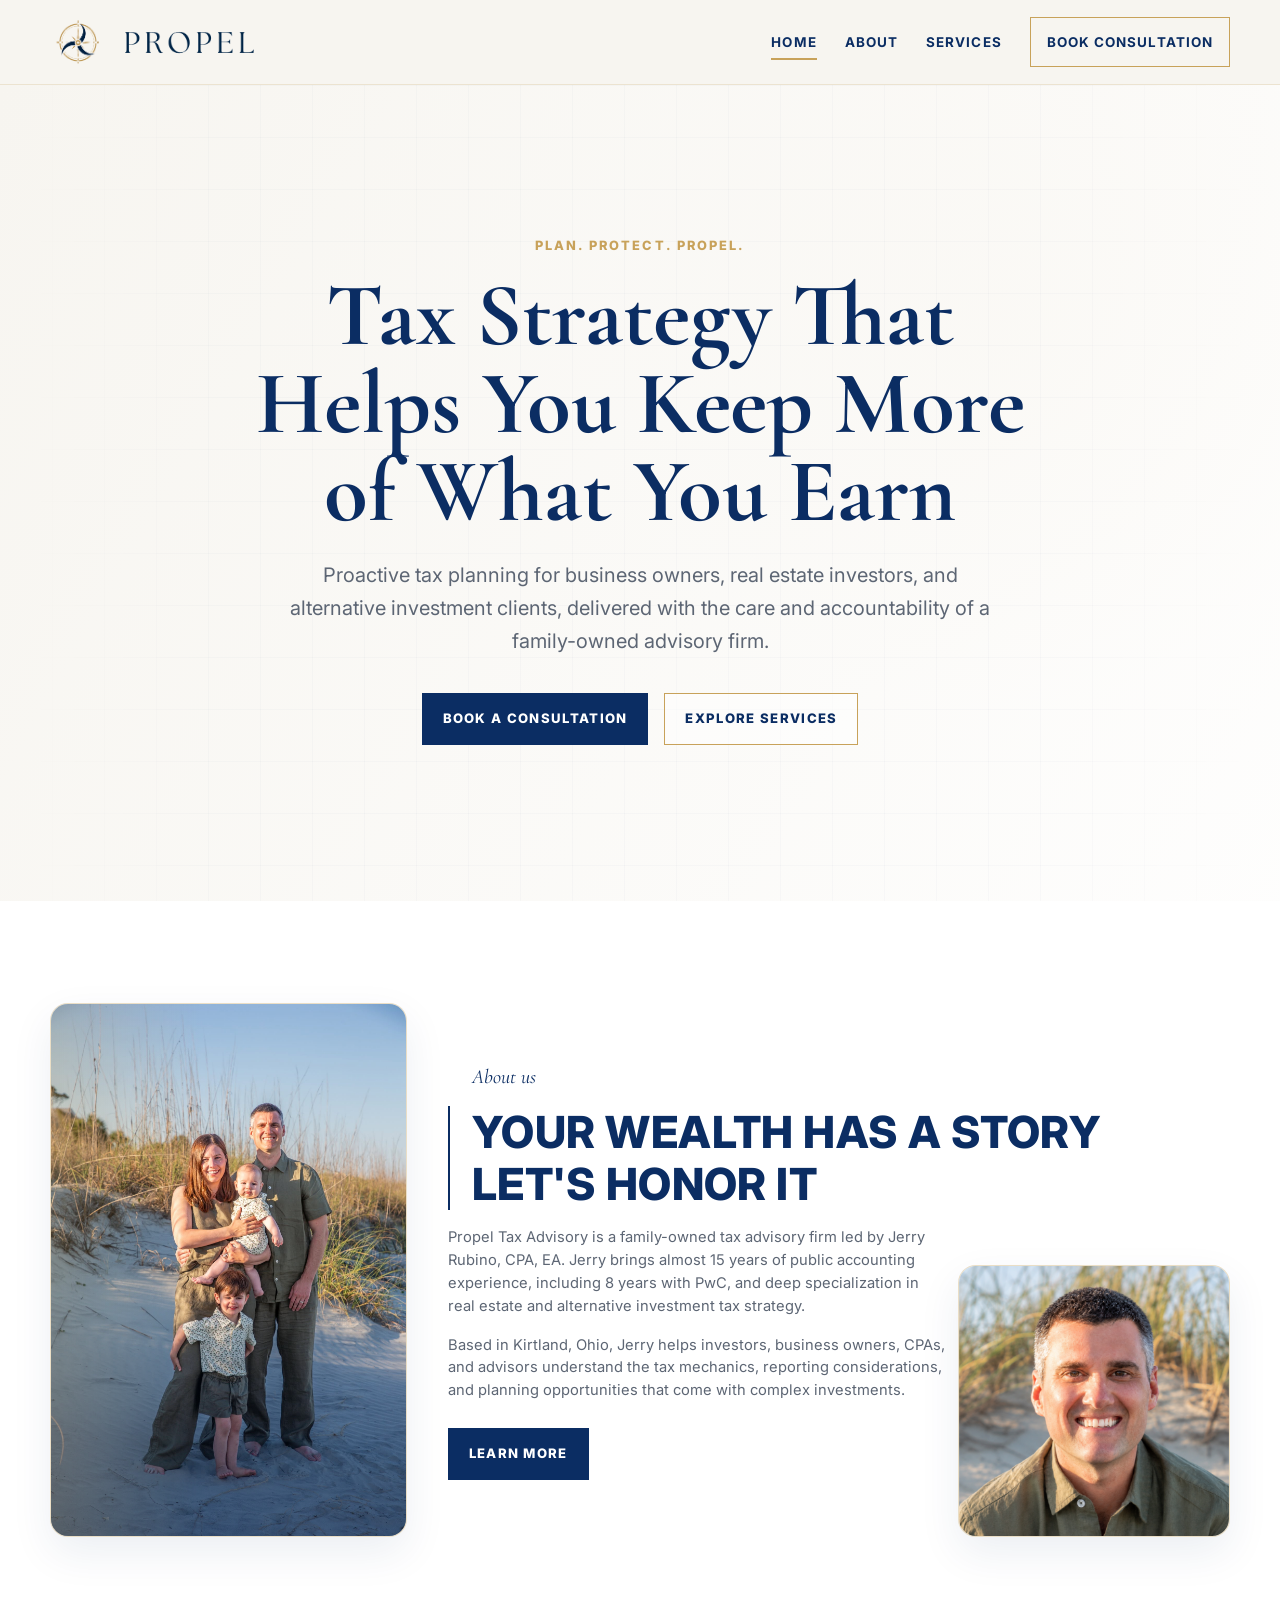
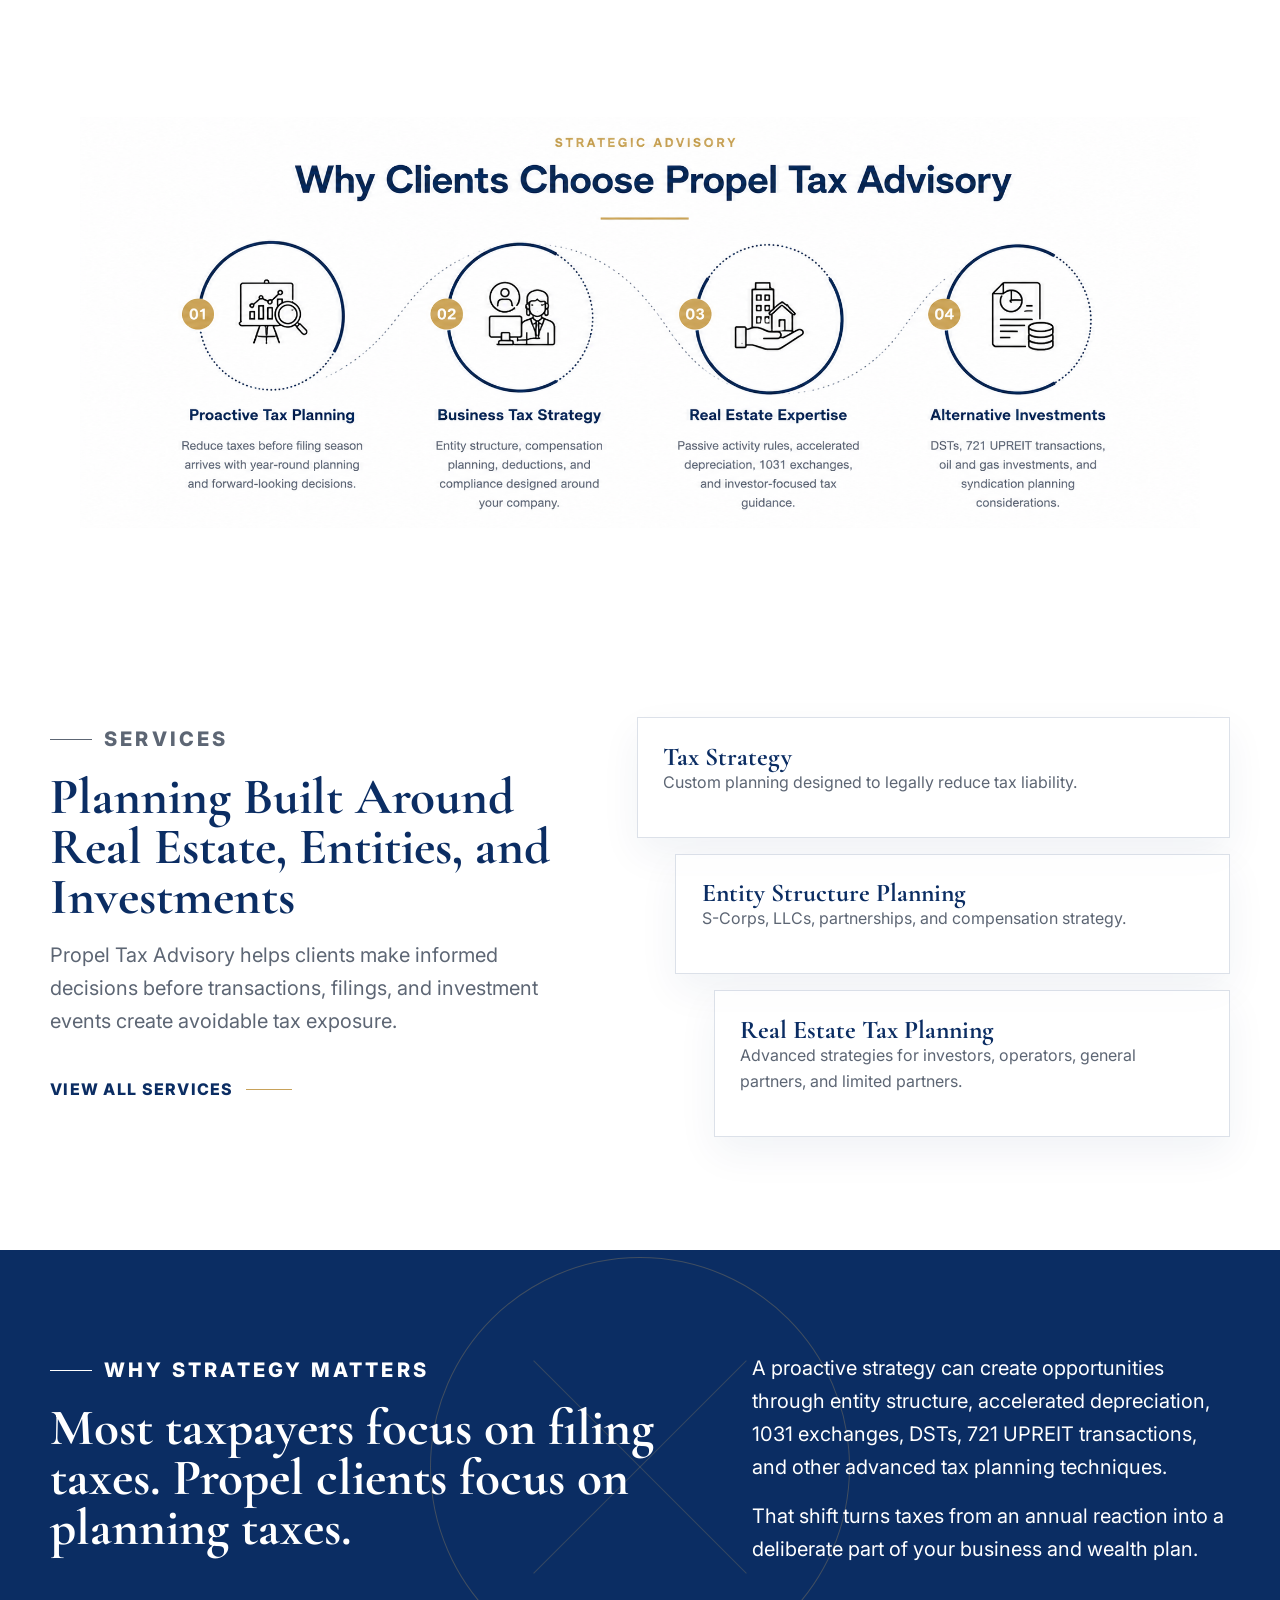
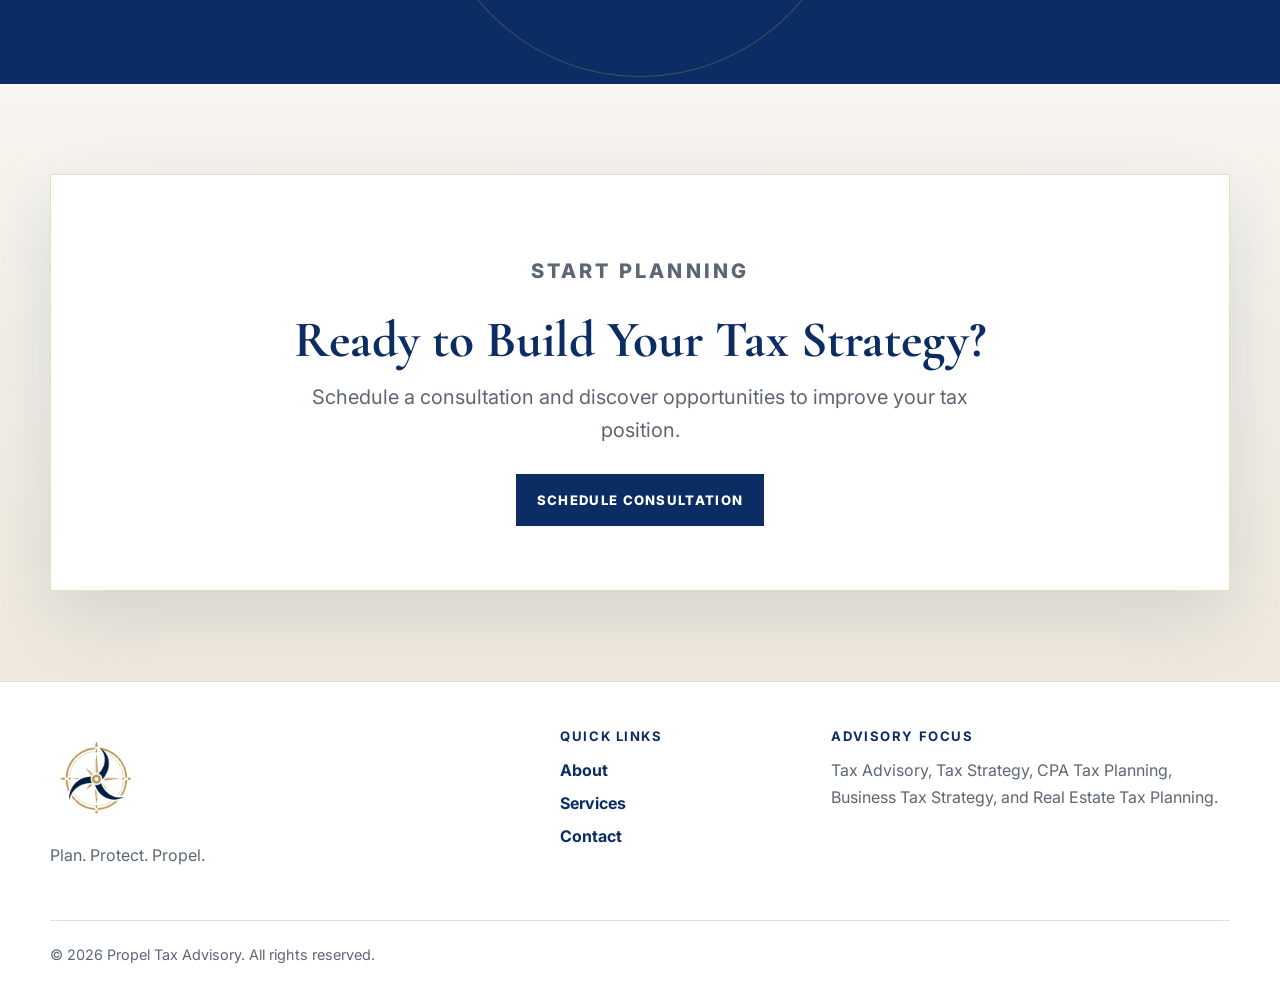
==== index.html @ b9d8bede "Initial commit" ====
<!doctype html>
<html lang="en">
  <head>
    <meta charset="utf-8">
    <meta name="viewport" content="width=device-width, initial-scale=1">
    <title>Propel Tax Advisory | Strategic Tax Planning</title>
    <meta name="description" content="CPA tax planning and real estate tax strategy for investors, business owners, and alternative investment clients in Ohio and beyond.">
    <link rel="preconnect" href="https://fonts.googleapis.com">
    <link rel="preconnect" href="https://fonts.gstatic.com" crossorigin>
    <link href="https://fonts.googleapis.com/css2?family=Cormorant+Garamond:wght@600;700&family=Inter:wght@400;500;600;700&display=swap" rel="stylesheet">
    <link rel="stylesheet" href="assets/css/styles.css">
    <script src="assets/js/main.js" defer></script>
  </head>
  <body>
    <a class="skip-link" href="#main">Skip to content</a>

    <header class="site-header" data-header>
      <nav class="nav container" aria-label="Primary navigation">
        <a class="brand" href="/" aria-label="Propel Tax Advisory home">
          <img class="brand-icon" src="assets/img/individualogo.png" alt="Propel Tax Advisory logo">
          <img class="brand-name" src="assets/img/Propelname.png" alt="Propel">
        </a>
        <button class="nav-toggle" type="button" aria-expanded="false" aria-controls="primary-nav">
          <span></span>
          <span></span>
          <span></span>
          <span class="sr-only">Toggle navigation</span>
        </button>
        <div class="nav-menu" id="primary-nav">
          <a href="/" aria-current="page">Home</a>
          <a href="/about/">About</a>
          <a href="/services/">Services</a>
          <a class="nav-cta" href="#consultation">Book Consultation</a>
        </div>
      </nav>
    </header>

    <main id="main">
      <section class="hero hero-home">
        <div class="container hero-grid">
          <div class="hero-copy reveal">
            <p class="eyebrow">Plan. Protect. Propel.</p>
            <h1>Tax Strategy That Helps You Keep More of What You Earn</h1>
            <p class="hero-lede">Proactive tax planning for business owners, real estate investors, and alternative investment clients, delivered with the care and accountability of a family-owned advisory firm.</p>
            <div class="button-row">
              <a class="button button-primary" href="#consultation">Book A Consultation</a>
              <a class="button button-secondary" href="/services/">Explore Services</a>
            </div>
          </div>
        </div>
      </section>

      <section class="section about-story-section">
        <div class="container about-story-grid">
          <div class="about-collage about-collage-large reveal">
            <img class="about-collage-main" src="assets/img/jerryfamily.jpg" alt="Jerry Rubino with his family">
          </div>
          <div class="about-story-copy reveal">
            <p class="script-label">About us</p>
            <div class="about-headline-row">
              <span class="about-headline-line" aria-hidden="true"></span>
              <h2>Your Wealth Has A Story Let's Honor It</h2>
            </div>
            <div class="about-story-body">
              <p>Propel Tax Advisory is a family-owned tax advisory firm led by Jerry Rubino, CPA, EA. Jerry brings almost 15 years of public accounting experience, including 8 years with PwC, and deep specialization in real estate and alternative investment tax strategy.</p>
              <p>Based in Kirtland, Ohio, Jerry helps investors, business owners, CPAs, and advisors understand the tax mechanics, reporting considerations, and planning opportunities that come with complex investments.</p>
              <a class="button button-primary about-story-button" href="/about/">Learn More</a>
            </div>
          </div>
          <div class="about-collage about-collage-small reveal">
            <img src="assets/img/jerrypfp.png" alt="Jerry Rubino">
          </div>
        </div>
      </section>

      <section class="section advisory-image-section">
        <div class="container">
          <img class="advisory-image reveal" src="assets/img/sa.png" alt="Strategic advisory overview">
        </div>
      </section>

      <section class="section services-preview">
        <div class="container split-layout">
          <div class="section-heading reveal">
            <p class="eyebrow">Services</p>
            <h2>Planning Built Around Real Estate, Entities, and Investments</h2>
            <p>Propel Tax Advisory helps clients make informed decisions before transactions, filings, and investment events create avoidable tax exposure.</p>
            <a class="text-link" href="/services/">View All Services</a>
          </div>
          <div class="service-stack">
            <article class="service-card reveal">
              <h3>Tax Strategy</h3>
              <p>Custom planning designed to legally reduce tax liability.</p>
            </article>
            <article class="service-card reveal">
              <h3>Entity Structure Planning</h3>
              <p>S-Corps, LLCs, partnerships, and compensation strategy.</p>
            </article>
            <article class="service-card reveal">
              <h3>Real Estate Tax Planning</h3>
              <p>Advanced strategies for investors, operators, general partners, and limited partners.</p>
            </article>
          </div>
        </div>
      </section>

      <section class="section insight-band">
        <div class="container insight-grid">
          <div class="compass-accent" aria-hidden="true"></div>
          <div class="reveal">
            <p class="eyebrow">Why Strategy Matters</p>
            <h2>Most taxpayers focus on filing taxes. Propel clients focus on planning taxes.</h2>
          </div>
          <div class="reveal">
            <p>A proactive strategy can create opportunities through entity structure, accelerated depreciation, 1031 exchanges, DSTs, 721 UPREIT transactions, and other advanced tax planning techniques.</p>
            <p>That shift turns taxes from an annual reaction into a deliberate part of your business and wealth plan.</p>
          </div>
        </div>
      </section>

      <section class="cta-section" id="consultation">
        <div class="container cta-panel reveal">
          <p class="eyebrow">Start Planning</p>
          <h2>Ready to Build Your Tax Strategy?</h2>
          <p>Schedule a consultation and discover opportunities to improve your tax position.</p>
          <a class="button button-primary" href="#consultation">Schedule Consultation</a>
        </div>
      </section>
    </main>

    <footer class="site-footer">
      <div class="container footer-grid">
        <div>
          <img class="footer-logo" src="assets/img/individualogo.png" alt="Propel Tax Advisory logo">
          <p>Plan. Protect. Propel.</p>
        </div>
        <div>
          <h2>Quick Links</h2>
          <a href="/about/">About</a>
          <a href="/services/">Services</a>
          <a href="#consultation">Contact</a>
        </div>
        <div>
          <h2>Advisory Focus</h2>
          <p>Tax Advisory, Tax Strategy, CPA Tax Planning, Business Tax Strategy, and Real Estate Tax Planning.</p>
        </div>
      </div>
      <div class="container footer-bottom">
        <p>&copy; 2026 Propel Tax Advisory. All rights reserved.</p>
      </div>
    </footer>
  </body>
</html>
---- assets/css/styles.css ----
:root {
  --navy: #0b2d63;
  --navy-deep: #071f45;
  --gold: #c8a25a;
  --gold-soft: #e8d7b2;
  --cream: #f7f5f0;
  --cream-deep: #efe9dc;
  --text: #1f2937;
  --muted: #5d6674;
  --white: #ffffff;
  --line: rgba(11, 45, 99, 0.14);
  --shadow: 0 24px 70px rgba(11, 45, 99, 0.13);
  --font-heading: "Cormorant Garamond", Georgia, serif;
  --font-body: "Inter", "Open Sans", sans-serif;
}

* {
  box-sizing: border-box;
}

html {
  scroll-behavior: smooth;
}

body {
  margin: 0;
  background: var(--cream);
  color: var(--text);
  font-family: var(--font-body);
  font-size: 16px;
  line-height: 1.65;
}

img {
  display: block;
  max-width: 100%;
}

a {
  color: inherit;
  text-decoration: none;
}

p {
  margin: 0 0 1rem;
}

h1,
h2,
h3 {
  margin: 0;
  color: var(--navy);
  font-family: var(--font-heading);
  font-weight: 700;
  line-height: 0.98;
}

h1 {
  max-width: 780px;
  font-size: clamp(3.25rem, 7vw, 6.8rem);
}

h2 {
  font-size: clamp(2.3rem, 4vw, 4.7rem);
}

h3 {
  font-size: clamp(1.55rem, 2vw, 2rem);
}

ul {
  margin: 1rem 0 0;
  padding: 0;
  list-style: none;
}

li {
  position: relative;
  margin: 0.55rem 0;
  padding-left: 1.35rem;
  color: var(--muted);
}

li::before {
  content: "";
  position: absolute;
  top: 0.72rem;
  left: 0;
  width: 0.46rem;
  height: 0.46rem;
  border-radius: 50%;
  background: var(--gold);
}

.container {
  width: min(100% - 40px, 1180px);
  margin: 0 auto;
}

.narrow {
  width: min(100% - 40px, 900px);
}

.sr-only,
.skip-link {
  position: absolute;
  width: 1px;
  height: 1px;
  padding: 0;
  overflow: hidden;
  clip: rect(0, 0, 0, 0);
  white-space: nowrap;
  border: 0;
}

.skip-link:focus {
  z-index: 1000;
  top: 16px;
  left: 16px;
  width: auto;
  height: auto;
  padding: 0.7rem 1rem;
  clip: auto;
  background: var(--navy);
  color: var(--white);
}

.site-header {
  position: sticky;
  z-index: 100;
  top: 0;
  background: rgba(247, 245, 240, 0.92);
  border-bottom: 1px solid rgba(200, 162, 90, 0.22);
  backdrop-filter: blur(18px);
}

.nav {
  display: flex;
  min-height: 84px;
  align-items: center;
  justify-content: space-between;
  gap: 2rem;
}

.brand {
  display: inline-flex;
  align-items: center;
  gap: 0.12rem;
}

.brand-icon {
  width: 58px;
  height: 58px;
  object-fit: contain;
}

.brand-name {
  width: 190px;
  height: 58px;
  margin-left: -1rem;
  object-fit: cover;
  object-position: center 46.5%;
}

.nav-menu {
  display: flex;
  align-items: center;
  gap: 1.75rem;
  color: var(--navy);
  font-size: 0.84rem;
  font-weight: 700;
  letter-spacing: 0.08em;
  text-transform: uppercase;
}

.nav-menu a {
  position: relative;
  padding: 0.45rem 0;
}

.nav-menu a::after {
  content: "";
  position: absolute;
  right: 0;
  bottom: 0;
  left: 0;
  height: 2px;
  transform: scaleX(0);
  transform-origin: right;
  background: var(--gold);
  transition: transform 180ms ease;
}

.nav-menu a:hover::after,
.nav-menu a[aria-current="page"]::after {
  transform: scaleX(1);
  transform-origin: left;
}

.nav-menu .nav-cta {
  padding: 0.78rem 1rem;
  border: 1px solid var(--gold);
}

.nav-menu .nav-cta::after {
  display: none;
}

.nav-menu .nav-cta:hover {
  background: var(--navy);
  color: var(--white);
}

.nav-toggle {
  display: none;
  width: 46px;
  height: 46px;
  place-items: center;
  border: 1px solid var(--line);
  background: var(--white);
}

.nav-toggle span:not(.sr-only) {
  display: block;
  width: 20px;
  height: 2px;
  margin: 3px auto;
  background: var(--navy);
}

.hero,
.page-hero {
  position: relative;
  overflow: hidden;
  background:
    linear-gradient(120deg, rgba(247, 245, 240, 0.96), rgba(255, 255, 255, 0.86)),
    radial-gradient(circle at 78% 28%, rgba(200, 162, 90, 0.2), transparent 34%);
}

.hero::before,
.page-hero::before {
  content: "";
  position: absolute;
  inset: 0;
  opacity: 0.42;
  background-image:
    linear-gradient(rgba(11, 45, 99, 0.055) 1px, transparent 1px),
    linear-gradient(90deg, rgba(11, 45, 99, 0.055) 1px, transparent 1px);
  background-size: 52px 52px;
  mask-image: linear-gradient(90deg, transparent, black 18%, black 82%, transparent);
}

.hero-grid {
  position: relative;
  display: grid;
  min-height: calc(100vh - 84px);
  align-items: center;
  justify-items: center;
  text-align: center;
  padding: 5.2rem 0 5.8rem;
}

.hero-copy {
  max-width: 920px;
}

.hero-copy .eyebrow {
  justify-content: center;
}

.hero-copy .eyebrow::before {
  display: none;
}

.eyebrow {
  display: inline-flex;
  align-items: center;
  gap: 0.75rem;
  margin: 0 0 1rem;
  color: var(--gold);
  font-size: 0.8rem;
  font-weight: 800;
  letter-spacing: 0.16em;
  text-transform: uppercase;
}

.eyebrow::before {
  content: "";
  width: 42px;
  height: 1px;
  background: currentColor;
}

.hero-lede,
.page-hero p,
.section-heading p,
.bio-copy p,
.insight-grid p,
.cta-panel p {
  color: var(--muted);
  font-size: clamp(1.05rem, 1.6vw, 1.25rem);
}

.hero-lede {
  max-width: 730px;
  margin: 1.45rem auto 0;
}

.button-row {
  display: flex;
  flex-wrap: wrap;
  justify-content: center;
  gap: 1rem;
  margin-top: 2.2rem;
}

.button {
  display: inline-flex;
  min-height: 52px;
  align-items: center;
  justify-content: center;
  padding: 0.85rem 1.25rem;
  border: 1px solid transparent;
  font-size: 0.82rem;
  font-weight: 800;
  letter-spacing: 0.1em;
  text-transform: uppercase;
  transition: transform 180ms ease, background 180ms ease, color 180ms ease, border-color 180ms ease;
}

.button:hover {
  transform: translateY(-2px);
}

.button-pill {
  border-radius: 999px;
  padding-left: 2rem;
  padding-right: 2rem;
}

.button-primary {
  background: var(--navy);
  color: var(--white);
}

.button-primary:hover {
  background: var(--navy-deep);
  border-color: var(--gold);
}

.button-secondary {
  border-color: var(--gold);
  background: rgba(255, 255, 255, 0.54);
  color: var(--navy);
}

.button-secondary:hover {
  background: var(--white);
}

.logo-panel,
.portrait-card,
.family-photo-card {
  position: relative;
  overflow: hidden;
  border: 1px solid rgba(200, 162, 90, 0.36);
  background: var(--white);
  box-shadow: var(--shadow);
}

.logo-panel {
  padding: clamp(1.2rem, 3vw, 2.4rem);
}

.logo-panel img {
  width: min(100%, 430px);
  margin: auto;
}

.family-photo-card {
  isolation: isolate;
  background: var(--cream-deep);
}

.family-photo-card::before {
  content: "";
  position: absolute;
  inset: 0;
  z-index: 1;
  background: linear-gradient(180deg, transparent 52%, rgba(7, 31, 69, 0.78));
  pointer-events: none;
}

.family-photo-card img {
  width: 100%;
  height: 100%;
  object-fit: cover;
}

.hero-family-card {
  min-height: 590px;
}

.hero-family-card img {
  object-position: 50% 38%;
}

.about-family-card {
  min-height: 620px;
}

.about-family-card img {
  object-position: 50% 38%;
}

.about-portrait-card {
  min-height: 560px;
}

.about-portrait-card img {
  object-position: 50% 38%;
}

.photo-caption {
  position: absolute;
  z-index: 2;
  right: 1.2rem;
  bottom: 1.2rem;
  left: 1.2rem;
  padding: 1rem;
  border-left: 3px solid var(--gold);
  background: rgba(247, 245, 240, 0.92);
  color: var(--navy);
}

.photo-caption span {
  display: block;
  margin-bottom: 0.25rem;
  color: var(--gold);
  font-size: 0.72rem;
  font-weight: 800;
  letter-spacing: 0.12em;
  text-transform: uppercase;
}

.photo-caption strong {
  display: block;
  font-family: var(--font-heading);
  font-size: clamp(1.35rem, 2vw, 1.8rem);
  line-height: 1.05;
}

.section {
  padding: clamp(4.5rem, 8vw, 8rem) 0;
}

.about-story-section {
  background: var(--white);
}

.about-story-grid {
  display: grid;
  align-items: center;
  gap: clamp(1.8rem, 3.2vw, 3.25rem);
  grid-template-columns: minmax(250px, 0.76fr) minmax(420px, 1fr) minmax(210px, 0.58fr);
}

.about-collage {
  position: relative;
  overflow: hidden;
  border: 1px solid rgba(200, 162, 90, 0.28);
  background: var(--cream);
  box-shadow: 0 16px 42px rgba(11, 45, 99, 0.08);
}

.about-collage-large {
  min-height: 390px;
  max-width: 360px;
  border-radius: 18px;
}

.about-collage-large::before {
  content: "";
  position: absolute;
  inset: 0;
  z-index: 1;
  background:
    linear-gradient(90deg, rgba(200, 162, 90, 0.24), transparent 42%),
    linear-gradient(180deg, transparent 58%, rgba(7, 31, 69, 0.34));
  pointer-events: none;
}

.about-collage-main {
  width: 100%;
  height: 100%;
  object-fit: cover;
  object-position: 50% 39%;
}

.about-story-copy {
  position: relative;
  z-index: 2;
  grid-column: 2 / 4;
  grid-row: 1;
}

.script-label {
  margin: 0 0 0.75rem calc(1.4rem + 2px);
  color: var(--navy);
  font-family: var(--font-heading);
  font-size: 1.25rem;
  font-style: italic;
}

.about-headline-row {
  display: grid;
  align-items: stretch;
  gap: 1.4rem;
  grid-template-columns: 2px 1fr;
}

.about-headline-line {
  display: block;
  width: 2px;
  height: 100%;
  background: var(--navy);
}

.about-story-copy h2 {
  max-width: 940px;
  font-family: var(--font-body);
  font-size: clamp(2.25rem, 3.45vw, 3.9rem);
  font-weight: 800;
  letter-spacing: 0.01em;
  line-height: 1.18;
  text-transform: uppercase;
}

.about-story-body {
  max-width: 500px;
}

.about-story-body p {
  color: var(--muted);
  font-size: 0.92rem;
  line-height: 1.55;
}

.about-story-body p:first-child {
  margin-top: 1rem;
}

.about-story-button {
  margin-top: 0.6rem;
}

.about-collage-small {
  z-index: 1;
  grid-column: 3;
  grid-row: 1;
  min-height: 260px;
  align-self: end;
  margin-top: 16rem;
  border-radius: 18px;
}

.about-collage-small img {
  width: 100%;
  height: 100%;
  object-fit: cover;
  object-position: 50% 34%;
}

.section-heading {
  max-width: 760px;
  margin-bottom: 2.8rem;
}

.section-heading p {
  max-width: 680px;
  margin-top: 1rem;
}

.advisory-image-section {
  padding: clamp(3rem, 6vw, 5rem) 0;
  background: var(--white);
}

.advisory-image {
  width: min(100%, 1120px);
  height: auto;
  margin: 0 auto;
}

.card-grid {
  display: grid;
  gap: 1rem;
}

.card-grid.four {
  grid-template-columns: repeat(4, minmax(0, 1fr));
}

.feature-card,
.service-card {
  border: 1px solid var(--line);
  background: rgba(255, 255, 255, 0.78);
  box-shadow: 0 16px 38px rgba(11, 45, 99, 0.06);
}

.feature-card {
  min-height: 260px;
  padding: 1.45rem;
}

.feature-card p,
.service-card p,
.service-detail p {
  color: var(--muted);
}

.card-number,
.service-index {
  display: inline-flex;
  margin-bottom: 1.6rem;
  color: var(--gold);
  font-family: var(--font-heading);
  font-size: 2.1rem;
  font-weight: 700;
}

.split-layout {
  display: grid;
  align-items: center;
  gap: clamp(2.5rem, 6vw, 5rem);
  grid-template-columns: minmax(0, 0.86fr) minmax(0, 1fr);
}

.services-preview,
.bio-section,
.services-list-section {
  background: var(--white);
}

.service-stack {
  display: grid;
  gap: 1rem;
}

.service-card {
  padding: 1.6rem;
}

.service-card:nth-child(2) {
  margin-left: 2.4rem;
}

.service-card:nth-child(3) {
  margin-left: 4.8rem;
}

.text-link {
  display: inline-flex;
  align-items: center;
  gap: 0.75rem;
  margin-top: 1.4rem;
  color: var(--navy);
  font-weight: 800;
  letter-spacing: 0.08em;
  text-transform: uppercase;
}

.text-link::after {
  content: "";
  width: 46px;
  height: 1px;
  background: var(--gold);
  transition: width 180ms ease;
}

.text-link:hover::after {
  width: 72px;
}

.insight-band {
  position: relative;
  overflow: hidden;
  background: var(--navy);
  color: var(--white);
}

.insight-band h2,
.insight-band p {
  color: var(--white);
}

.insight-grid {
  position: relative;
  display: grid;
  align-items: start;
  gap: 4rem;
  grid-template-columns: 1fr 0.75fr;
}

.compass-accent {
  position: absolute;
  top: 50%;
  left: 50%;
  width: min(42vw, 420px);
  aspect-ratio: 1;
  transform: translate(-50%, -50%) rotate(45deg);
  border: 1px solid rgba(200, 162, 90, 0.28);
  border-radius: 50%;
  pointer-events: none;
}

.compass-accent::before,
.compass-accent::after {
  content: "";
  position: absolute;
  inset: 50% auto auto 50%;
  width: 1px;
  height: 72%;
  transform: translate(-50%, -50%);
  background: rgba(200, 162, 90, 0.22);
}

.compass-accent::after {
  transform: translate(-50%, -50%) rotate(90deg);
}

.cta-section {
  padding: clamp(4.5rem, 7vw, 7rem) 0;
  background: linear-gradient(180deg, var(--cream), var(--cream-deep));
}

.cta-panel {
  padding: clamp(2rem, 5vw, 4.5rem);
  border: 1px solid rgba(200, 162, 90, 0.38);
  background: var(--white);
  box-shadow: var(--shadow);
  text-align: center;
}

.cta-panel .eyebrow {
  justify-content: center;
}

.cta-panel .eyebrow::before {
  display: none;
}

.cta-panel p {
  max-width: 680px;
  margin: 1rem auto 1.7rem;
}

.page-hero {
  padding: clamp(5rem, 10vw, 9rem) 0;
  text-align: center;
}

.page-hero .eyebrow {
  justify-content: center;
}

.page-hero .eyebrow::before {
  display: none;
}

.page-hero h1 {
  margin: auto;
}

.page-hero p {
  max-width: 760px;
  margin: 1.2rem auto 0;
}

/* Services intro section */
.services-intro {
  text-align: center;
  max-width: 760px;
}

.services-intro h2 {
  margin: 0 auto 1.4rem;
}

.services-intro p {
  color: var(--muted);
  margin: 0 auto 1rem;
}

.services-intro p + p {
  margin-bottom: 2rem;
}

/* Savings section — sticky split + scroll-driven pill stack */
.savings-section {
  position: relative;
  display: grid;
  grid-template-columns: 1fr 1fr;
  /* min-height set by JS based on pill count */
}

.savings-image {
  /* Stretch to fill the full column height so no gap shows below */
  overflow: hidden;
}

.savings-image img {
  /* Sticky lives on the img so it follows the viewport
     while the wrapper fills the entire left column */
  position: sticky;
  top: 84px;
  display: block;
  width: 100%;
  height: calc(100vh - 84px);
  object-fit: cover;
  object-position: center;
}

.savings-content {
  position: sticky;
  top: 84px;
  height: calc(100vh - 84px);
  overflow: hidden;
  padding: clamp(2.5rem, 5vw, 4rem) clamp(2rem, 4vw, 4rem);
  display: flex;
  flex-direction: column;
}

.savings-heading {
  flex-shrink: 0;
  margin: 0 0 1.75rem;
}

.savings-heading u {
  text-decoration-color: var(--gold);
  text-underline-offset: 0.18em;
  text-decoration-thickness: 2px;
}

.savings-stack {
  position: relative;
  flex: 1;
  overflow: hidden;
}

/* Pills — absolutely positioned, JS drives their Y via transform */
.savings-pill {
  position: absolute;
  left: 0;
  right: 0;
  border-radius: 14px;
  overflow: hidden;
  will-change: transform;
}

/* Color progression: lightest sage → site navy */
.savings-pill:nth-child(1) { background: #edf2e8; color: var(--navy); z-index: 1; }
.savings-pill:nth-child(2) { background: #c9dbbe; color: var(--navy); z-index: 2; }
.savings-pill:nth-child(3) { background: #8fb882; color: var(--navy); z-index: 3; }
.savings-pill:nth-child(4) { background: #4d7d40; color: #fff;        z-index: 4; }
.savings-pill:nth-child(5) { background: var(--navy); color: #fff;    z-index: 5; }

.savings-pill-header {
  display: flex;
  align-items: center;
  justify-content: center;
  padding: 1.4rem 2rem;
  font-family: var(--font-sans);
  font-size: 0.78rem;
  font-weight: 700;
  letter-spacing: 0.12em;
  text-transform: uppercase;
}

.savings-pill-desc {
  padding: 0.25rem 2rem 1.75rem;
}

.savings-pill-desc p {
  margin: 0;
  font-size: 0.9rem;
  line-height: 1.75;
  opacity: 0.88;
}

/* Mobile: single-column, image banner on top, sticky content below */
@media (max-width: 900px) {
  .savings-section {
    grid-template-columns: 1fr;
    /* min-height still set by JS */
  }

  /* Reset img sticky — just a fixed-height banner */
  .savings-image {
    height: 260px;
  }

  .savings-image img {
    position: static;
    height: 100%;
  }

  /* Keep savings-content sticky so the scroll animation still works */
  .savings-content {
    position: sticky;
    top: 84px;
    height: calc(100vh - 84px);
    padding: 2rem 1.5rem;
  }

  .savings-stack {
    position: relative;
    overflow: hidden;
    display: block;
  }

  .savings-pill {
    position: absolute;
    border-radius: 12px;
  }
}

/* Adjust sticky offset for the smaller mobile nav */
@media (max-width: 760px) {
  .savings-content {
    top: 68px;
    height: calc(100vh - 68px);
  }

  .savings-image {
    height: 220px;
  }
}

/* Partner section */
.partner-section {
  text-align: center;
}

.partner-heading {
  margin: 0 auto 5rem;
}

.partner-grid {
  display: grid;
  grid-template-columns: repeat(3, 1fr);
  gap: 1.5rem;
  margin-top: 2rem; /* breathing room so icon circles aren't clipped */
}

.partner-card {
  position: relative;
  overflow: visible;
  border: 1px solid rgba(200, 162, 90, 0.3);
  border-radius: 10px;
  padding: 2.75rem 2rem 2rem;
  background: #fff;
  box-shadow: 0 2px 16px rgba(0, 0, 0, 0.05);
  text-align: left;
}

.partner-icon {
  position: absolute;
  top: -30px;
  left: 50%;
  transform: translateX(-50%);
  width: 60px;
  height: 60px;
  border-radius: 50%;
  background: var(--navy);
  color: #fff;
  display: flex;
  align-items: center;
  justify-content: center;
  box-shadow: 0 6px 18px rgba(0, 0, 0, 0.18);
}

.partner-card h3 {
  font-family: var(--font-serif);
  font-size: 1.15rem;
  font-weight: 600;
  color: var(--navy);
  margin: 0 0 0.75rem;
}

.partner-card p {
  color: var(--muted);
  margin: 0;
  font-size: 0.95rem;
  line-height: 1.7;
}

@media (max-width: 767px) {
  .partner-grid {
    grid-template-columns: 1fr;
    margin-top: 3rem;
    gap: 2.5rem;
  }

  .partner-heading {
    margin-bottom: 1rem;
  }
}

/* Next level section */
.next-level {
  max-width: 760px;
  text-align: center;
}

.next-level h2 {
  margin: 0 0 1.25rem;
}

.next-level p {
  color: var(--muted);
  font-size: 1.05rem;
  margin: 0;
}

/* Explore button wrapper */
.explore-btn-wrap {
  max-width: 640px;
  margin-top: 1.75rem;
  text-align: center;
}

/* Accordion */
.accordion-list {
  display: flex;
  flex-direction: column;
  gap: 1rem;
  max-width: 640px;
  margin-top: 2.5rem;
}

.accordion-item {
  border: 1px solid rgba(200, 162, 90, 0.35);
  border-radius: 999px;
  background: #fff;
  overflow: hidden;
  transition: border-radius 0.3s ease, box-shadow 0.3s ease;
}

.accordion-item.is-open {
  border-radius: 20px;
  box-shadow: 0 4px 20px rgba(0, 0, 0, 0.07);
}

.accordion-trigger {
  width: 100%;
  display: flex;
  align-items: center;
  justify-content: center;
  gap: 0.75rem;
  padding: 1.5rem 2.25rem;
  background: none;
  border: none;
  cursor: pointer;
  font-family: var(--font-sans);
  font-size: 0.85rem;
  font-weight: 700;
  letter-spacing: 0.1em;
  text-transform: uppercase;
  color: var(--navy);
  text-align: center;
}

.accordion-trigger:hover {
  color: var(--gold);
}

.accordion-arrow {
  flex-shrink: 0;
  transition: transform 0.3s ease;
  color: var(--gold);
}

.accordion-item.is-open .accordion-arrow {
  transform: rotate(180deg);
}

.accordion-body {
  display: grid;
  grid-template-rows: 0fr;
  transition: grid-template-rows 0.35s ease;
}

.accordion-item.is-open .accordion-body {
  grid-template-rows: 1fr;
}

/* Inner div is the overflow clip — required for 0fr collapse to work */
.accordion-body > div {
  overflow: hidden;
}

.accordion-body p {
  padding: 0 1.5rem 1.25rem;
  color: var(--muted);
  font-size: 0.92rem;
  line-height: 1.75;
  margin: 0;
  text-align: center;
}

/* Split hero layout (services page) */
.page-hero--split {
  display: grid;
  grid-template-columns: 1fr 1fr;
  padding: 0;
  text-align: left;
  min-height: clamp(380px, 55vw, 640px);
}

.page-hero--split .page-hero-content {
  display: flex;
  flex-direction: column;
  justify-content: center;
  padding: clamp(3rem, 8vw, 7rem) clamp(2rem, 5vw, 5rem);
}

.page-hero--split .eyebrow {
  justify-content: flex-start;
}

.page-hero--split .eyebrow::before {
  display: block;
}

.page-hero--split h1 {
  margin: 0;
}

.page-hero--split p {
  max-width: 520px;
  margin: 1.2rem 0 0;
}

.page-hero-image {
  position: relative;
  overflow: hidden;
}

.page-hero-image img {
  position: absolute;
  inset: 0;
  width: 100%;
  height: 100%;
  object-fit: cover;
  object-position: center;
}

@media (max-width: 767px) {
  .page-hero--split {
    grid-template-columns: 1fr;
  }

  .page-hero-image {
    height: 260px;
    position: relative;
  }

  .page-hero-image img {
    position: absolute;
  }
}

.portrait-card {
  padding: 2rem;
}

.portrait-card img {
  width: min(100%, 420px);
  margin: auto;
}

.bio-copy {
  max-width: 680px;
}

.bio-copy h2 {
  margin-bottom: 1.2rem;
}

.philosophy-section {
  background: var(--navy);
  color: var(--white);
  text-align: center;
}

.philosophy-section h2,
.philosophy-section p {
  color: var(--white);
}

.philosophy-section .eyebrow {
  justify-content: center;
}

.philosophy-section .eyebrow::before {
  display: none;
}

.philosophy-section .button {
  margin-top: 1rem;
  border-color: var(--gold);
  background: var(--white);
  color: var(--navy);
}

.service-list {
  display: grid;
  gap: 1rem;
}

.service-detail {
  display: grid;
  align-items: start;
  gap: 2rem;
  grid-template-columns: 80px minmax(0, 0.9fr) minmax(280px, 0.75fr);
  padding: clamp(1.35rem, 3vw, 2.3rem);
  border: 1px solid var(--line);
  background: var(--cream);
}

.service-detail h2 {
  font-size: clamp(1.9rem, 3vw, 3rem);
}

.service-index {
  margin: 0;
}

.site-footer {
  padding: 3rem 0 1.4rem;
  background: var(--white);
  color: var(--muted);
  border-top: 1px solid var(--line);
}

.footer-grid {
  display: grid;
  gap: 2rem;
  grid-template-columns: 1.2fr 0.6fr 1fr;
}

.footer-logo {
  width: 96px;
  height: 96px;
  object-fit: contain;
  margin-bottom: 1rem;
}

.site-footer h2 {
  margin-bottom: 0.9rem;
  color: var(--navy);
  font-family: var(--font-body);
  font-size: 0.82rem;
  letter-spacing: 0.12em;
  text-transform: uppercase;
}

.site-footer a {
  display: table;
  margin: 0.4rem 0;
  color: var(--navy);
  font-weight: 700;
}

.site-footer a:hover {
  color: var(--gold);
}

.footer-bottom {
  margin-top: 2.2rem;
  padding-top: 1.4rem;
  border-top: 1px solid var(--line);
  font-size: 0.9rem;
}

.reveal {
  opacity: 0;
  transform: translateY(18px);
  transition: opacity 700ms ease, transform 700ms ease;
}

.reveal.is-visible {
  opacity: 1;
  transform: translateY(0);
}

.reveal-delay {
  transition-delay: 120ms;
}

@media (prefers-reduced-motion: reduce) {
  *,
  *::before,
  *::after {
    scroll-behavior: auto !important;
    transition-duration: 0.01ms !important;
    animation-duration: 0.01ms !important;
  }
}

@media (max-width: 980px) {
  .hero-grid,
  .about-story-grid,
  .split-layout,
  .insight-grid,
  .footer-grid {
    grid-template-columns: 1fr;
  }

  .hero-grid {
    min-height: auto;
    padding-top: 4rem;
  }

  .about-story-grid {
    gap: 2rem;
  }

  .about-collage-large {
    min-height: 390px;
    max-width: 100%;
  }

  .about-collage-small {
    display: none;
  }

  .about-story-copy {
    grid-column: auto;
    grid-row: auto;
    padding-left: 0;
  }

  .card-grid.four {
    grid-template-columns: repeat(2, minmax(0, 1fr));
  }

  .service-detail {
    grid-template-columns: 64px 1fr;
  }

  .service-detail ul {
    grid-column: 2;
  }
}

@media (max-width: 760px) {
  .container,
  .narrow {
    width: min(100% - 28px, 1180px);
  }

  .nav {
    min-height: 68px;
  }

  .site-header {
    top: 0;
  }

  .brand {
    gap: 0.08rem;
  }

  .brand-icon {
    width: 42px;
    height: 42px;
  }

  .brand-name {
    width: 140px;
    height: 42px;
    margin-left: -0.75rem;
    object-fit: cover;
    object-position: center 46.5%;
  }

  .nav-toggle {
    display: block;
  }

  .nav-menu {
    position: absolute;
    top: 100%;
    right: 14px;
    left: 14px;
    display: none;
    align-items: stretch;
    gap: 0;
    padding: 0.75rem;
    border: 1px solid var(--line);
    background: var(--white);
    box-shadow: var(--shadow);
    flex-direction: column;
    border-radius: 10px;
  }

  .nav-menu.is-open {
    display: flex;
  }

  .nav-menu a {
    padding: 0.9rem 1rem;
    border-radius: 6px;
  }

  .nav-menu .nav-cta {
    margin-top: 0.5rem;
    text-align: center;
  }

  h1 {
    font-size: clamp(2.6rem, 13vw, 4.2rem);
  }

  .section {
    padding: clamp(3rem, 8vw, 5rem) 0;
  }

  /* Hero */
  .hero-grid {
    padding-top: 3rem;
    padding-bottom: 3rem;
  }

  .hero-lede {
    font-size: 1rem;
  }

  .hero-family-card,
  .about-family-card,
  .about-portrait-card {
    min-height: 460px;
  }

  /* About */
  .about-story-section {
    padding-top: 3.5rem;
  }

  .about-collage-large {
    min-height: 300px;
  }

  .about-story-copy {
    grid-column: auto;
    grid-row: auto;
    padding-left: 0;
  }

  .about-headline-row {
    gap: 1rem;
  }

  .script-label {
    margin-left: calc(1rem + 2px);
  }

  .about-headline-line {
    height: 100%;
  }

  .about-story-copy h2 {
    font-size: clamp(2rem, 10vw, 3rem);
  }

  /* Cards */
  .card-grid.four {
    grid-template-columns: 1fr;
  }

  .feature-card {
    min-height: unset;
  }

  .service-card:nth-child(2),
  .service-card:nth-child(3) {
    margin-left: 0;
  }

  .service-detail {
    grid-template-columns: 1fr;
    gap: 1rem;
  }

  .service-detail ul {
    grid-column: auto;
  }

  /* Buttons */
  .button-row {
    flex-direction: column;
    align-items: stretch;
  }

  .button-row .button,
  .button-pill {
    width: 100%;
  }

  /* CTA panel */
  .cta-panel {
    padding: 2.5rem 1.5rem;
    border-radius: 14px;
  }

  /* Services page */
  .page-hero--split {
    grid-template-columns: 1fr;
  }

  .page-hero-image {
    height: 240px;
    position: relative;
  }

  .page-hero-image img {
    position: absolute;
  }

  .page-hero--split .page-hero-content {
    padding: 2.5rem 1.5rem;
  }

  .services-intro {
    text-align: left;
  }

  .next-level {
    text-align: left;
  }

  .accordion-list {
    max-width: 100%;
  }

  .accordion-trigger {
    padding: 1.15rem 1.5rem;
    text-align: left;
    justify-content: space-between;
  }

  /* Footer */
  .footer-grid {
    gap: 2rem;
  }

  .footer-logo {
    width: 72px;
    height: 72px;
  }
}

/* ── Extra-small phones (≤ 480px) ─────────────────────────────── */
@media (max-width: 480px) {
  .container,
  .narrow {
    width: min(100% - 20px, 1180px);
  }

  .brand-icon {
    width: 36px;
    height: 36px;
  }

  .brand-name {
    width: 120px;
    height: 36px;
  }

  h1 {
    font-size: clamp(2.2rem, 11vw, 3.2rem);
  }

  h2 {
    font-size: clamp(1.6rem, 8vw, 2.4rem);
  }

  .eyebrow {
    font-size: 0.7rem;
  }

  .hero-family-card,
  .about-family-card,
  .about-portrait-card {
    min-height: 360px;
  }

  .about-collage-large {
    min-height: 240px;
  }

  .savings-pill-header {
    padding: 1.1rem 1.25rem;
    font-size: 0.72rem;
  }

  .savings-pill-desc {
    padding: 0 1.25rem 1.25rem;
  }

  .partner-card {
    padding: 2.5rem 1.5rem 1.5rem;
  }

  .partner-icon {
    width: 52px;
    height: 52px;
    top: -26px;
  }

  .accordion-trigger {
    padding: 1rem 1.25rem;
    font-size: 0.78rem;
  }

  .cta-panel {
    padding: 2rem 1.25rem;
  }

  .page-hero-image {
    height: 200px;
  }

  .footer-grid > div {
    text-align: center;
  }

  .footer-logo {
    width: 60px;
    height: 60px;
  }
}
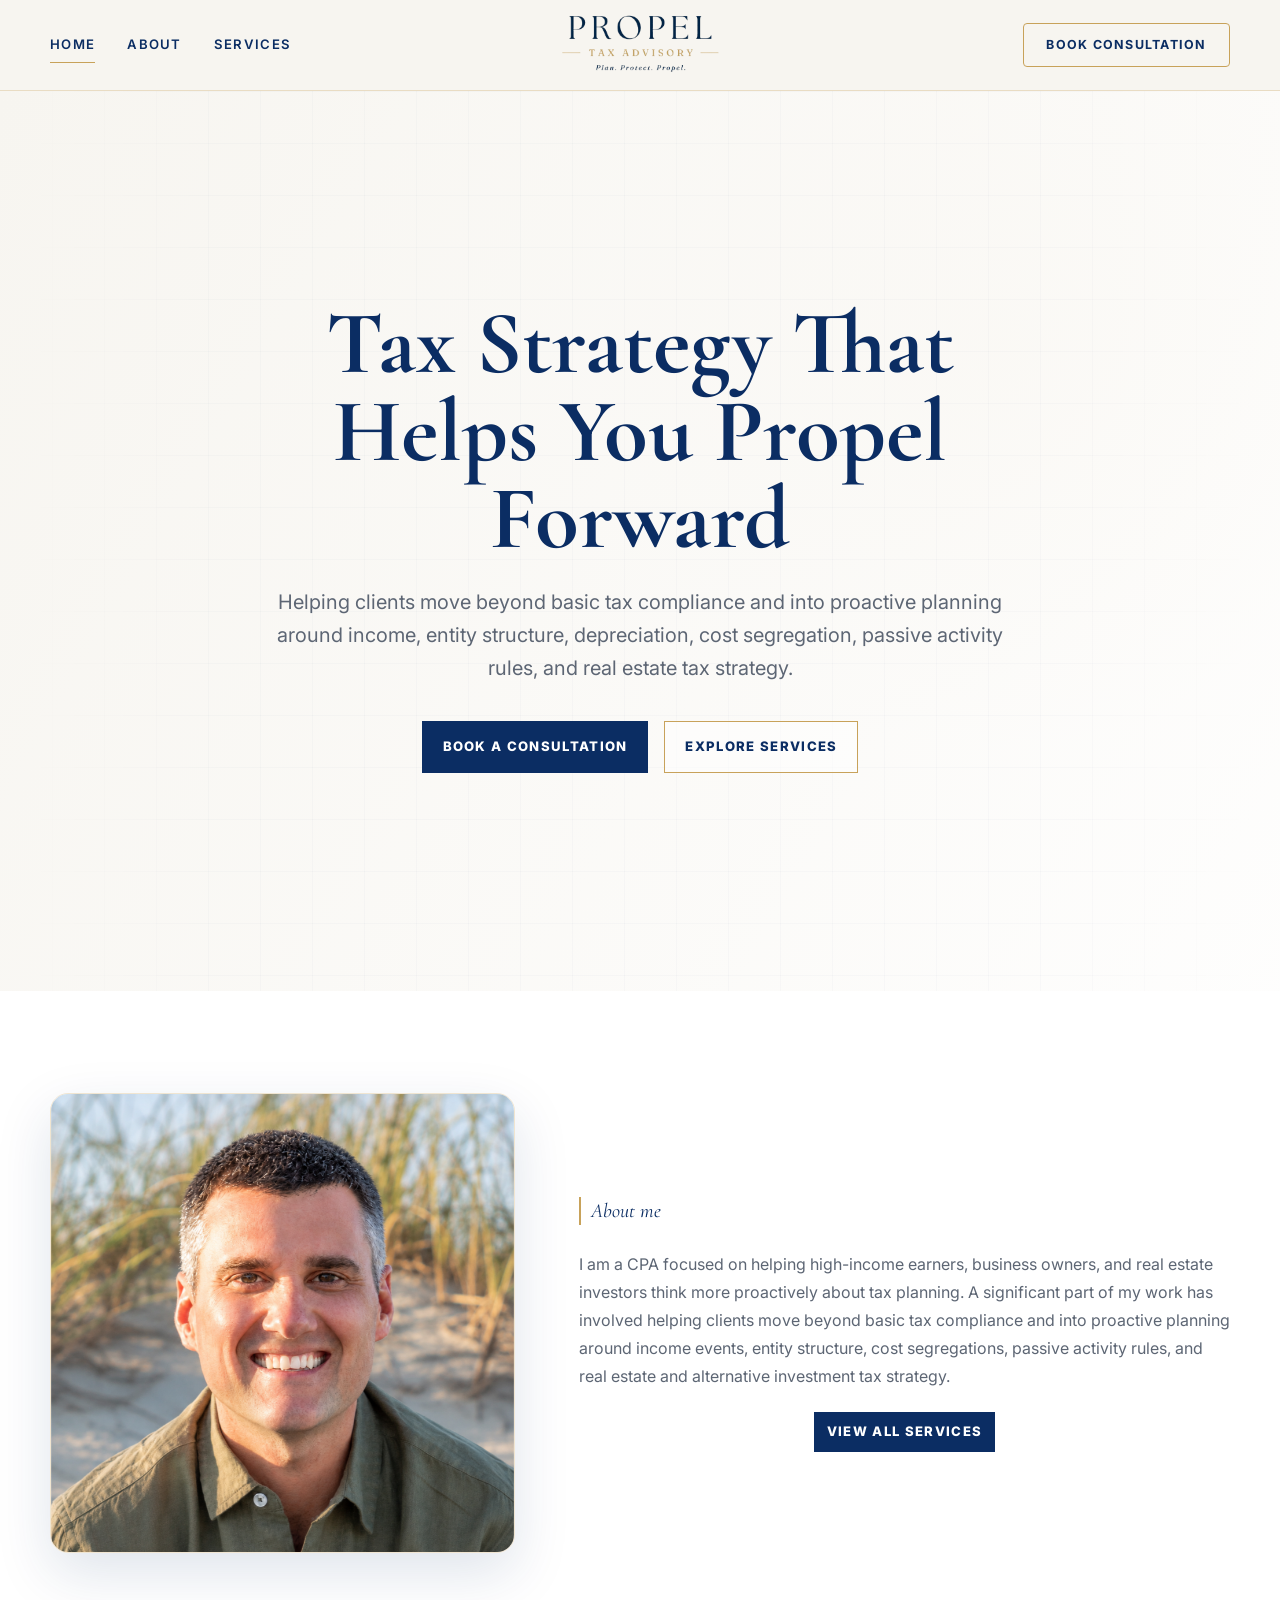
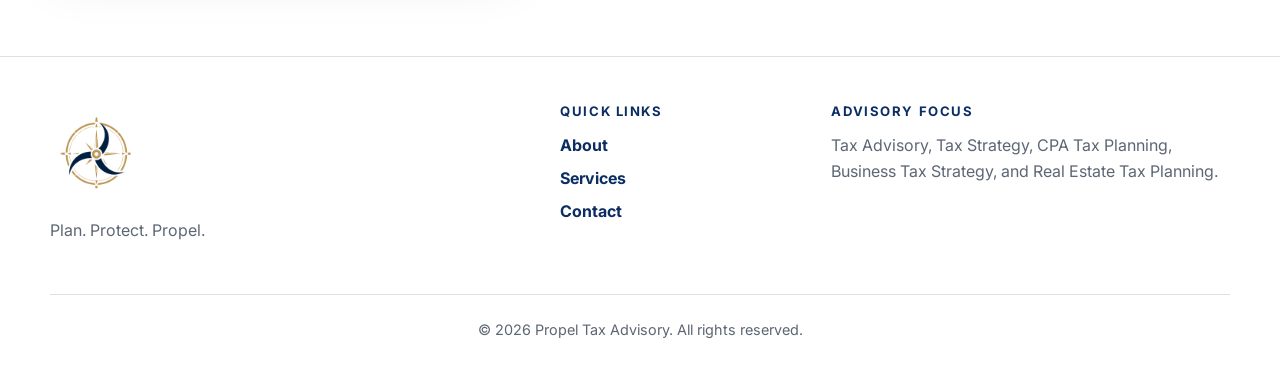
==== commit c0f4a7b5: "Your message" ====
--- a/index.html
+++ b/index.html
@@ -16,22 +16,27 @@
 
     <header class="site-header" data-header>
       <nav class="nav container" aria-label="Primary navigation">
-        <a class="brand" href="/" aria-label="Propel Tax Advisory home">
-          <img class="brand-icon" src="assets/img/individualogo.png" alt="Propel Tax Advisory logo">
-          <img class="brand-name" src="assets/img/Propelname.png" alt="Propel">
+        <a class="brand" href="./" aria-label="Propel Tax Advisory home">
+          <span class="brand-logo-wrap">
+            <img class="brand-logo" src="assets/img/pta.png" alt="Propel Tax Advisory">
+          </span>
         </a>
+        <div class="nav-menu" id="primary-nav">
+          <div class="nav-left">
+            <a href="./" aria-current="page">Home</a>
+            <a href="about/">About</a>
+            <a href="services/">Services</a>
+          </div>
+          <div class="nav-right">
+            <a class="nav-cta" href="https://calendly.com/jerry-propel-cpa/jerry-rubino-propel-tax-advisory" target="_blank" rel="noopener">Book Consultation</a>
+          </div>
+        </div>
         <button class="nav-toggle" type="button" aria-expanded="false" aria-controls="primary-nav">
           <span></span>
           <span></span>
           <span></span>
           <span class="sr-only">Toggle navigation</span>
         </button>
-        <div class="nav-menu" id="primary-nav">
-          <a href="/" aria-current="page">Home</a>
-          <a href="/about/">About</a>
-          <a href="/services/">Services</a>
-          <a class="nav-cta" href="#consultation">Book Consultation</a>
-        </div>
       </nav>
     </header>
 
@@ -39,12 +44,11 @@
       <section class="hero hero-home">
         <div class="container hero-grid">
           <div class="hero-copy reveal">
-            <p class="eyebrow">Plan. Protect. Propel.</p>
-            <h1>Tax Strategy That Helps You Keep More of What You Earn</h1>
-            <p class="hero-lede">Proactive tax planning for business owners, real estate investors, and alternative investment clients, delivered with the care and accountability of a family-owned advisory firm.</p>
+            <h1>Tax Strategy That Helps You Propel Forward</h1>
+            <p class="hero-lede">Helping clients move beyond basic tax compliance and into proactive planning around income, entity structure, depreciation, cost segregation, passive activity rules, and real estate tax strategy.</p>
             <div class="button-row">
-              <a class="button button-primary" href="#consultation">Book A Consultation</a>
-              <a class="button button-secondary" href="/services/">Explore Services</a>
+              <a class="button button-primary" href="https://calendly.com/jerry-propel-cpa/jerry-rubino-propel-tax-advisory" target="_blank" rel="noopener">Book A Consultation</a>
+              <a class="button button-secondary" href="services/">Explore Services</a>
             </div>
           </div>
         </div>
@@ -52,80 +56,20 @@
 
       <section class="section about-story-section">
         <div class="container about-story-grid">
-          <div class="about-collage about-collage-large reveal">
-            <img class="about-collage-main" src="assets/img/jerryfamily.jpg" alt="Jerry Rubino with his family">
+          <div class="about-pfp-wrap reveal">
+            <img class="about-pfp" src="assets/img/jerrypfp.png" alt="Jerry Rubino">
           </div>
-          <div class="about-story-copy reveal">
-            <p class="script-label">About us</p>
-            <div class="about-headline-row">
-              <span class="about-headline-line" aria-hidden="true"></span>
-              <h2>Your Wealth Has A Story Let's Honor It</h2>
+          <div class="about-story-content reveal">
+            <div class="about-label-row">
+              <span class="about-vert-line" aria-hidden="true"></span>
+              <p class="script-label">About me</p>
             </div>
-            <div class="about-story-body">
-              <p>Propel Tax Advisory is a family-owned tax advisory firm led by Jerry Rubino, CPA, EA. Jerry brings almost 15 years of public accounting experience, including 8 years with PwC, and deep specialization in real estate and alternative investment tax strategy.</p>
-              <p>Based in Kirtland, Ohio, Jerry helps investors, business owners, CPAs, and advisors understand the tax mechanics, reporting considerations, and planning opportunities that come with complex investments.</p>
-              <a class="button button-primary about-story-button" href="/about/">Learn More</a>
-            </div>
-          </div>
-          <div class="about-collage about-collage-small reveal">
-            <img src="assets/img/jerrypfp.png" alt="Jerry Rubino">
+            <p class="about-story-text">I am a CPA focused on helping high-income earners, business owners, and real estate investors think more proactively about tax planning. A significant part of my work has involved helping clients move beyond basic tax compliance and into proactive planning around income events, entity structure, cost segregations, passive activity rules, and real estate and alternative investment tax strategy.</p>
+            <a class="button button-primary about-story-button" href="services/">View All Services</a>
           </div>
         </div>
       </section>
 
-      <section class="section advisory-image-section">
-        <div class="container">
-          <img class="advisory-image reveal" src="assets/img/sa.png" alt="Strategic advisory overview">
-        </div>
-      </section>
-
-      <section class="section services-preview">
-        <div class="container split-layout">
-          <div class="section-heading reveal">
-            <p class="eyebrow">Services</p>
-            <h2>Planning Built Around Real Estate, Entities, and Investments</h2>
-            <p>Propel Tax Advisory helps clients make informed decisions before transactions, filings, and investment events create avoidable tax exposure.</p>
-            <a class="text-link" href="/services/">View All Services</a>
-          </div>
-          <div class="service-stack">
-            <article class="service-card reveal">
-              <h3>Tax Strategy</h3>
-              <p>Custom planning designed to legally reduce tax liability.</p>
-            </article>
-            <article class="service-card reveal">
-              <h3>Entity Structure Planning</h3>
-              <p>S-Corps, LLCs, partnerships, and compensation strategy.</p>
-            </article>
-            <article class="service-card reveal">
-              <h3>Real Estate Tax Planning</h3>
-              <p>Advanced strategies for investors, operators, general partners, and limited partners.</p>
-            </article>
-          </div>
-        </div>
-      </section>
-
-      <section class="section insight-band">
-        <div class="container insight-grid">
-          <div class="compass-accent" aria-hidden="true"></div>
-          <div class="reveal">
-            <p class="eyebrow">Why Strategy Matters</p>
-            <h2>Most taxpayers focus on filing taxes. Propel clients focus on planning taxes.</h2>
-          </div>
-          <div class="reveal">
-            <p>A proactive strategy can create opportunities through entity structure, accelerated depreciation, 1031 exchanges, DSTs, 721 UPREIT transactions, and other advanced tax planning techniques.</p>
-            <p>That shift turns taxes from an annual reaction into a deliberate part of your business and wealth plan.</p>
-          </div>
-        </div>
-      </section>
-
-      <section class="cta-section" id="consultation">
-        <div class="container cta-panel reveal">
-          <p class="eyebrow">Start Planning</p>
-          <h2>Ready to Build Your Tax Strategy?</h2>
-          <p>Schedule a consultation and discover opportunities to improve your tax position.</p>
-          <a class="button button-primary" href="#consultation">Schedule Consultation</a>
-        </div>
-      </section>
     </main>
 
     <footer class="site-footer">
@@ -136,9 +80,9 @@
         </div>
         <div>
           <h2>Quick Links</h2>
-          <a href="/about/">About</a>
-          <a href="/services/">Services</a>
-          <a href="#consultation">Contact</a>
+          <a href="about/">About</a>
+          <a href="services/">Services</a>
+          <a href="https://calendly.com/jerry-propel-cpa/jerry-rubino-propel-tax-advisory" target="_blank" rel="noopener">Contact</a>
         </div>
         <div>
           <h2>Advisory Focus</h2>
--- a/assets/css/styles.css
+++ b/assets/css/styles.css
@@ -126,106 +126,155 @@
 }
 
 .site-header {
-  position: sticky;
+  position: relative;
   z-index: 100;
-  top: 0;
-  background: rgba(247, 245, 240, 0.92);
-  border-bottom: 1px solid rgba(200, 162, 90, 0.22);
+  background: rgba(247, 245, 240, 0.96);
+  border-bottom: 1px solid rgba(200, 162, 90, 0.3);
   backdrop-filter: blur(18px);
 }
 
 .nav {
+  display: grid;
+  grid-template-columns: 1fr auto 1fr;
+  grid-template-areas: "left brand right";
+  height: 90px;
+  align-items: center;
+}
+
+.brand {
+  grid-area: brand;
+  display: inline-flex;
+  align-items: center;
+}
+
+/* Clips black padding inside pta.png so only the text shows */
+.brand-logo-wrap {
   display: flex;
-  min-height: 84px;
-  align-items: center;
-  justify-content: space-between;
+  align-items: center;
+  height: 90px;
+  overflow: hidden;
+}
+
+.brand-logo {
+  height: 170px;
+  width: auto;
+  object-fit: contain;
+  flex-shrink: 0;
+  margin-top: -8px;
+}
+
+/* nav-menu is invisible to the grid — its children participate directly */
+.nav-menu {
+  display: contents;
+}
+
+.nav-left {
+  grid-area: left;
+  display: flex;
+  align-items: center;
   gap: 2rem;
-}
-
-.brand {
-  display: inline-flex;
-  align-items: center;
-  gap: 0.12rem;
-}
-
-.brand-icon {
-  width: 58px;
-  height: 58px;
-  object-fit: contain;
-}
-
-.brand-name {
-  width: 190px;
-  height: 58px;
-  margin-left: -1rem;
-  object-fit: cover;
-  object-position: center 46.5%;
-}
-
-.nav-menu {
+  color: var(--navy);
+  font-size: 0.82rem;
+  font-weight: 600;
+  letter-spacing: 0.1em;
+  text-transform: uppercase;
+}
+
+.nav-right {
+  grid-area: right;
   display: flex;
   align-items: center;
-  gap: 1.75rem;
+  justify-content: flex-end;
+}
+
+.nav-left a {
+  position: relative;
+  padding: 0.4rem 0;
   color: var(--navy);
-  font-size: 0.84rem;
-  font-weight: 700;
-  letter-spacing: 0.08em;
-  text-transform: uppercase;
-}
-
-.nav-menu a {
-  position: relative;
-  padding: 0.45rem 0;
-}
-
-.nav-menu a::after {
+  transition: color 150ms ease;
+}
+
+.nav-left a::after {
   content: "";
   position: absolute;
   right: 0;
-  bottom: 0;
+  bottom: -1px;
   left: 0;
-  height: 2px;
+  height: 1.5px;
+  background: var(--gold);
   transform: scaleX(0);
   transform-origin: right;
-  background: var(--gold);
-  transition: transform 180ms ease;
-}
-
-.nav-menu a:hover::after,
-.nav-menu a[aria-current="page"]::after {
+  transition: transform 200ms ease;
+}
+
+.nav-left a:hover::after,
+.nav-left a[aria-current="page"]::after {
   transform: scaleX(1);
   transform-origin: left;
 }
 
-.nav-menu .nav-cta {
-  padding: 0.78rem 1rem;
-  border: 1px solid var(--gold);
-}
-
-.nav-menu .nav-cta::after {
-  display: none;
-}
-
-.nav-menu .nav-cta:hover {
+.nav-left a[aria-current="page"] {
+  color: var(--navy);
+}
+
+.nav-cta {
+  display: inline-flex;
+  align-items: center;
+  gap: 0.4rem;
+  padding: 0.65rem 1.4rem;
+  border-radius: 4px;
+  border: 1.5px solid var(--gold);
+  color: var(--navy);
+  font-size: 0.78rem;
+  font-weight: 700;
+  letter-spacing: 0.1em;
+  text-transform: uppercase;
+  background: transparent;
+  transition: background 180ms ease, color 180ms ease, border-color 180ms ease;
+}
+
+.nav-cta:hover {
   background: var(--navy);
   color: var(--white);
+  border-color: var(--navy);
 }
 
 .nav-toggle {
   display: none;
-  width: 46px;
-  height: 46px;
-  place-items: center;
-  border: 1px solid var(--line);
-  background: var(--white);
-}
-
+  width: 40px;
+  height: 40px;
+  flex-direction: column;
+  justify-content: center;
+  align-items: center;
+  gap: 5px;
+  padding: 0;
+  border: none;
+  background: transparent;
+  border-radius: 0;
+  cursor: pointer;
+  flex-shrink: 0;
+  z-index: 10;
+}
+
+/* Three clean lines */
 .nav-toggle span:not(.sr-only) {
   display: block;
-  width: 20px;
+  width: 24px;
   height: 2px;
-  margin: 3px auto;
   background: var(--navy);
+  border-radius: 2px;
+  transition: opacity 150ms ease, transform 200ms ease;
+}
+
+/* Animate to X when open */
+.nav-toggle[aria-expanded="true"] span:nth-child(1) {
+  transform: translateY(7px) rotate(45deg);
+}
+.nav-toggle[aria-expanded="true"] span:nth-child(2) {
+  opacity: 0;
+}
+.nav-toggle[aria-expanded="true"] span:nth-child(3) {
+  transform: translateY(-7px) rotate(-45deg);
 }
 
 .hero,
@@ -253,7 +302,7 @@
 .hero-grid {
   position: relative;
   display: grid;
-  min-height: calc(100vh - 84px);
+  min-height: 100vh;
   align-items: center;
   justify-items: center;
   text-align: center;
@@ -262,6 +311,9 @@
 
 .hero-copy {
   max-width: 920px;
+  display: flex;
+  flex-direction: column;
+  align-items: center;
 }
 
 .hero-copy .eyebrow {
@@ -460,115 +512,66 @@
 
 .about-story-grid {
   display: grid;
-  align-items: center;
-  gap: clamp(1.8rem, 3.2vw, 3.25rem);
-  grid-template-columns: minmax(250px, 0.76fr) minmax(420px, 1fr) minmax(210px, 0.58fr);
-}
-
-.about-collage {
+  grid-template-columns: 1fr 1.4fr;
+  gap: clamp(2.5rem, 5vw, 5rem);
+  align-items: center;
+}
+
+.about-pfp-wrap {
   position: relative;
-  overflow: hidden;
+}
+
+.about-pfp {
+  width: 100%;
+  height: clamp(320px, 40vw, 460px);
+  object-fit: cover;
+  object-position: 50% 18%;
+  border-radius: 18px;
   border: 1px solid rgba(200, 162, 90, 0.28);
-  background: var(--cream);
-  box-shadow: 0 16px 42px rgba(11, 45, 99, 0.08);
-}
-
-.about-collage-large {
-  min-height: 390px;
-  max-width: 360px;
-  border-radius: 18px;
-}
-
-.about-collage-large::before {
-  content: "";
-  position: absolute;
-  inset: 0;
-  z-index: 1;
-  background:
-    linear-gradient(90deg, rgba(200, 162, 90, 0.24), transparent 42%),
-    linear-gradient(180deg, transparent 58%, rgba(7, 31, 69, 0.34));
-  pointer-events: none;
-}
-
-.about-collage-main {
-  width: 100%;
-  height: 100%;
-  object-fit: cover;
-  object-position: 50% 39%;
-}
-
-.about-story-copy {
-  position: relative;
-  z-index: 2;
-  grid-column: 2 / 4;
-  grid-row: 1;
+  box-shadow: 0 20px 56px rgba(11, 45, 99, 0.13);
+}
+
+.about-story-content {
+  display: flex;
+  flex-direction: column;
+  gap: 1.4rem;
+}
+
+.about-label-row {
+  display: flex;
+  align-items: center;
+  gap: 0.6rem;
+}
+
+.about-vert-line {
+  display: block;
+  width: 2px;
+  height: 28px;
+  background: var(--gold);
+  flex-shrink: 0;
 }
 
 .script-label {
-  margin: 0 0 0.75rem calc(1.4rem + 2px);
+  margin: 0;
   color: var(--navy);
   font-family: var(--font-heading);
   font-size: 1.25rem;
   font-style: italic;
 }
 
-.about-headline-row {
-  display: grid;
-  align-items: stretch;
-  gap: 1.4rem;
-  grid-template-columns: 2px 1fr;
-}
-
-.about-headline-line {
+.about-story-text {
+  color: var(--muted);
+  font-size: 1rem;
+  line-height: 1.75;
+  margin: 0;
+}
+
+.about-story-button {
+  width: fit-content;
+  min-height: auto;
+  padding: 0.5rem 0.75rem;
+  margin: 0 auto;
   display: block;
-  width: 2px;
-  height: 100%;
-  background: var(--navy);
-}
-
-.about-story-copy h2 {
-  max-width: 940px;
-  font-family: var(--font-body);
-  font-size: clamp(2.25rem, 3.45vw, 3.9rem);
-  font-weight: 800;
-  letter-spacing: 0.01em;
-  line-height: 1.18;
-  text-transform: uppercase;
-}
-
-.about-story-body {
-  max-width: 500px;
-}
-
-.about-story-body p {
-  color: var(--muted);
-  font-size: 0.92rem;
-  line-height: 1.55;
-}
-
-.about-story-body p:first-child {
-  margin-top: 1rem;
-}
-
-.about-story-button {
-  margin-top: 0.6rem;
-}
-
-.about-collage-small {
-  z-index: 1;
-  grid-column: 3;
-  grid-row: 1;
-  min-height: 260px;
-  align-self: end;
-  margin-top: 16rem;
-  border-radius: 18px;
-}
-
-.about-collage-small img {
-  width: 100%;
-  height: 100%;
-  object-fit: cover;
-  object-position: 50% 34%;
 }
 
 .section-heading {
@@ -636,10 +639,15 @@
   grid-template-columns: minmax(0, 0.86fr) minmax(0, 1fr);
 }
 
-.services-preview,
 .bio-section,
 .services-list-section {
   background: var(--white);
+}
+
+.services-preview {
+  background:
+    linear-gradient(120deg, rgba(247, 245, 240, 0.96), rgba(255, 255, 255, 0.86)),
+    radial-gradient(circle at 78% 28%, rgba(200, 162, 90, 0.2), transparent 34%);
 }
 
 .service-stack {
@@ -801,30 +809,32 @@
   position: relative;
   display: grid;
   grid-template-columns: 1fr 1fr;
+  /* Fill the left column with the navy so the gap below the sticky
+     image doesn't show as bare white space */
+  background: linear-gradient(90deg, var(--navy) 50%, transparent 50%);
   /* min-height set by JS based on pill count */
 }
 
 .savings-image {
-  /* Stretch to fill the full column height so no gap shows below */
+  position: sticky;
+  top: 0;
+  height: 100vh;
+  align-self: start;   /* start at section top, only occupies viewport height */
   overflow: hidden;
 }
 
 .savings-image img {
-  /* Sticky lives on the img so it follows the viewport
-     while the wrapper fills the entire left column */
-  position: sticky;
-  top: 84px;
   display: block;
   width: 100%;
-  height: calc(100vh - 84px);
+  height: 100%;
   object-fit: cover;
   object-position: center;
 }
 
 .savings-content {
   position: sticky;
-  top: 84px;
-  height: calc(100vh - 84px);
+  top: 0;
+  height: 100vh;
   overflow: hidden;
   padding: clamp(2.5rem, 5vw, 4rem) clamp(2rem, 4vw, 4rem);
   display: flex;
@@ -892,24 +902,26 @@
 @media (max-width: 900px) {
   .savings-section {
     grid-template-columns: 1fr;
+    background: none; /* remove desktop gradient on mobile */
     /* min-height still set by JS */
   }
 
-  /* Reset img sticky — just a fixed-height banner */
   .savings-image {
+    position: relative;
+    top: 0;
     height: 260px;
+    align-self: auto;
   }
 
   .savings-image img {
-    position: static;
     height: 100%;
   }
 
   /* Keep savings-content sticky so the scroll animation still works */
   .savings-content {
     position: sticky;
-    top: 84px;
-    height: calc(100vh - 84px);
+    top: 0;
+    height: 100vh;
     padding: 2rem 1.5rem;
   }
 
@@ -1000,10 +1012,21 @@
     grid-template-columns: 1fr;
     margin-top: 3rem;
     gap: 2.5rem;
-  }
-
-  .partner-heading {
-    margin-bottom: 1rem;
+
+  /* Increase navbar logo size on small phones while keeping navbar height fixed.
+     Constrain the wrap to the nav height so the header doesn't grow. */
+  .brand-logo-wrap {
+    height: 64px;
+    overflow: hidden;
+  }
+
+  .brand-logo {
+    height: 56px;
+    max-height: 56px;
+    width: auto;
+    object-fit: contain;
+    margin-top: 0;
+  }
   }
 }
 
@@ -1282,6 +1305,7 @@
   padding-top: 1.4rem;
   border-top: 1px solid var(--line);
   font-size: 0.9rem;
+  text-align: center;
 }
 
 .reveal {
@@ -1311,7 +1335,6 @@
 
 @media (max-width: 980px) {
   .hero-grid,
-  .about-story-grid,
   .split-layout,
   .insight-grid,
   .footer-grid {
@@ -1323,25 +1346,6 @@
     padding-top: 4rem;
   }
 
-  .about-story-grid {
-    gap: 2rem;
-  }
-
-  .about-collage-large {
-    min-height: 390px;
-    max-width: 100%;
-  }
-
-  .about-collage-small {
-    display: none;
-  }
-
-  .about-story-copy {
-    grid-column: auto;
-    grid-row: auto;
-    padding-left: 0;
-  }
-
   .card-grid.four {
     grid-template-columns: repeat(2, minmax(0, 1fr));
   }
@@ -1362,7 +1366,16 @@
   }
 
   .nav {
-    min-height: 68px;
+    display: flex;
+    grid-template-columns: unset;
+    grid-template-areas: unset;
+    height: 64px;
+    justify-content: flex-end;
+  }
+
+  .brand-logo-wrap {
+    height: auto;
+    overflow: visible;
   }
 
   .site-header {
@@ -1370,54 +1383,77 @@
   }
 
   .brand {
-    gap: 0.08rem;
-  }
-
-  .brand-icon {
-    width: 42px;
-    height: 42px;
-  }
-
-  .brand-name {
-    width: 140px;
-    height: 42px;
-    margin-left: -0.75rem;
-    object-fit: cover;
-    object-position: center 46.5%;
+    position: absolute;
+    left: 50%;
+    transform: translateX(-50%);
+    grid-area: unset;
+  }
+
+  .brand-logo {
+    height: 130px;
+  }
+
+  .brand-tagline {
+    font-size: 0.55rem;
+    bottom: 14px;
   }
 
   .nav-toggle {
-    display: block;
+    display: inline-flex;
   }
 
   .nav-menu {
+    display: none;
     position: absolute;
     top: 100%;
     right: 14px;
     left: 14px;
-    display: none;
-    align-items: stretch;
+    flex-direction: column;
     gap: 0;
     padding: 0.75rem;
     border: 1px solid var(--line);
     background: var(--white);
     box-shadow: var(--shadow);
-    flex-direction: column;
     border-radius: 10px;
+    z-index: 200;
   }
 
   .nav-menu.is-open {
     display: flex;
   }
 
-  .nav-menu a {
+  .nav-left,
+  .nav-right {
+    display: contents;
+  }
+
+  .nav-left a,
+  .nav-right a {
+    display: block;
     padding: 0.9rem 1rem;
     border-radius: 6px;
-  }
-
-  .nav-menu .nav-cta {
-    margin-top: 0.5rem;
+    font-size: 0.84rem;
+    font-weight: 600;
+    letter-spacing: 0.08em;
+    text-transform: uppercase;
+    color: var(--navy);
+  }
+
+  .nav-left a::after {
+    display: none;
+  }
+
+  .nav-left a:hover,
+  .nav-right a:hover {
+    background: var(--cream);
+  }
+
+  .nav-cta {
+    margin-top: 0.25rem;
     text-align: center;
+    justify-content: center;
+    border-radius: 6px;
+    border: 1.5px solid var(--gold);
   }
 
   h1 {
@@ -1449,30 +1485,22 @@
     padding-top: 3.5rem;
   }
 
-  .about-collage-large {
-    min-height: 300px;
-  }
-
-  .about-story-copy {
-    grid-column: auto;
-    grid-row: auto;
-    padding-left: 0;
-  }
-
-  .about-headline-row {
-    gap: 1rem;
-  }
-
-  .script-label {
-    margin-left: calc(1rem + 2px);
-  }
-
-  .about-headline-line {
-    height: 100%;
-  }
-
-  .about-story-copy h2 {
-    font-size: clamp(2rem, 10vw, 3rem);
+  .about-story-grid {
+    display: block;
+  }
+
+  .about-pfp-wrap {
+    display: block;
+    width: 100%;
+    margin-bottom: 2rem;
+  }
+
+  .about-pfp {
+    display: block;
+    width: 100%;
+    max-width: 100%;
+    height: 280px;
+    margin: 0;
   }
 
   /* Cards */
@@ -1559,7 +1587,22 @@
   .footer-logo {
     width: 72px;
     height: 72px;
-  }
+    display: block;
+    margin: 0 auto 0.5rem;
+  }
+
+  .footer-grid > div:first-child {
+    text-align: center;
+  }
+
+  .footer-grid > div:nth-child(2) {
+    text-align: center;
+  }
+
+  .footer-grid > div:nth-child(2) a {
+    display: block;
+  }
+
 }
 
 /* ── Extra-small phones (≤ 480px) ─────────────────────────────── */
@@ -1569,14 +1612,18 @@
     width: min(100% - 20px, 1180px);
   }
 
-  .brand-icon {
-    width: 36px;
-    height: 36px;
-  }
-
-  .brand-name {
-    width: 120px;
-    height: 36px;
+  /* Keep the header height stable while increasing the visible logo size */
+  .brand-logo-wrap {
+    height: 100px;
+    overflow: hidden;
+  }
+
+  .brand-logo {
+    height: 92px;
+    max-height: 92px;
+    width: auto;
+    object-fit: contain;
+    margin-top: 0;
   }
 
   h1 {
@@ -1597,10 +1644,6 @@
     min-height: 360px;
   }
 
-  .about-collage-large {
-    min-height: 240px;
-  }
-
   .savings-pill-header {
     padding: 1.1rem 1.25rem;
     font-size: 0.72rem;
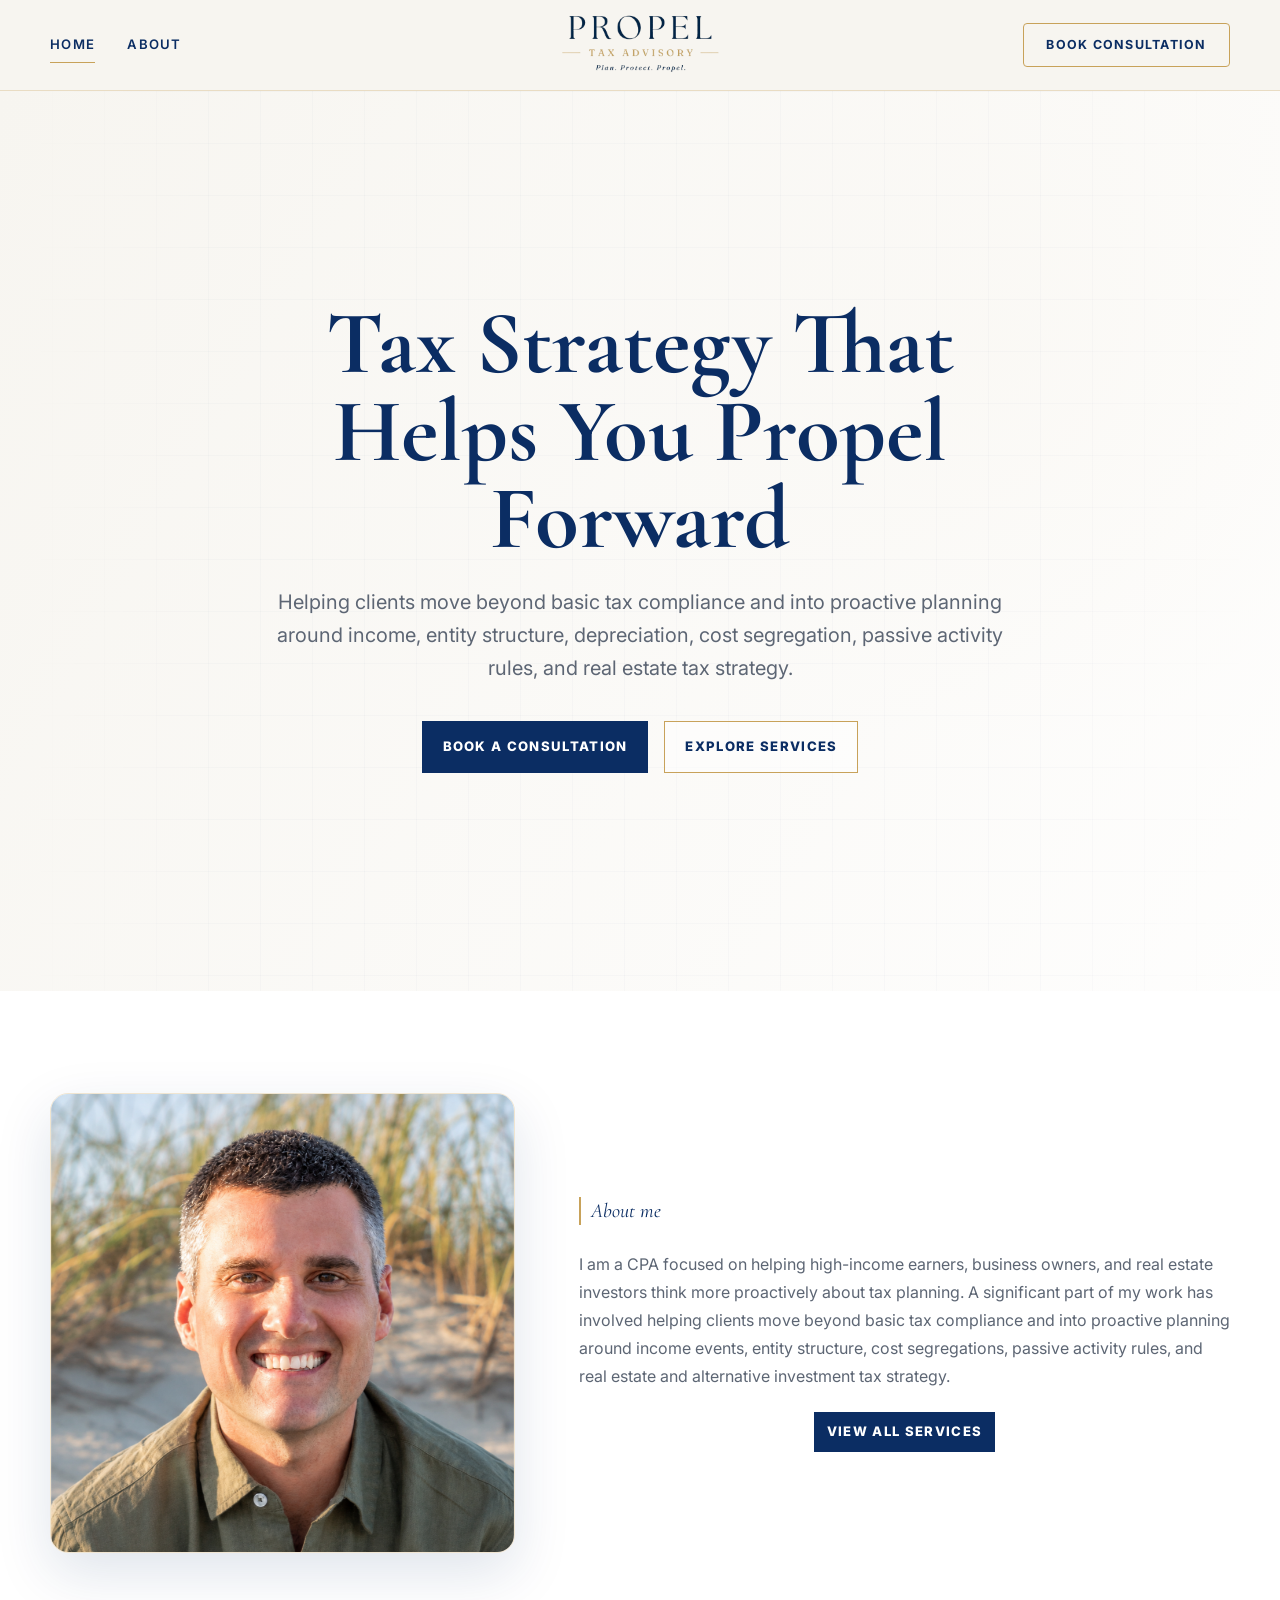
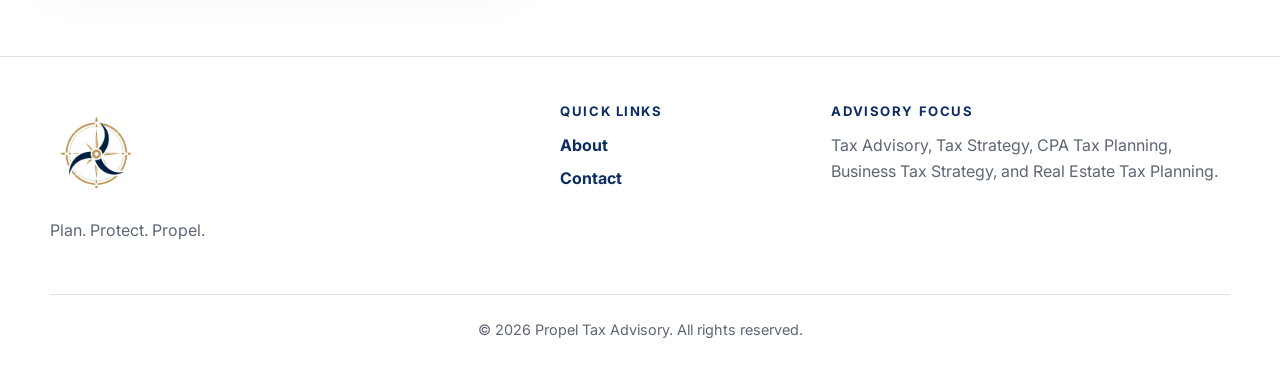
==== commit 92384eb5: "Your message" ====
--- a/index.html
+++ b/index.html
@@ -25,7 +25,6 @@
           <div class="nav-left">
             <a href="./" aria-current="page">Home</a>
             <a href="about/">About</a>
-            <a href="services/">Services</a>
           </div>
           <div class="nav-right">
             <a class="nav-cta" href="https://calendly.com/jerry-propel-cpa/jerry-rubino-propel-tax-advisory" target="_blank" rel="noopener">Book Consultation</a>
@@ -48,7 +47,7 @@
             <p class="hero-lede">Helping clients move beyond basic tax compliance and into proactive planning around income, entity structure, depreciation, cost segregation, passive activity rules, and real estate tax strategy.</p>
             <div class="button-row">
               <a class="button button-primary" href="https://calendly.com/jerry-propel-cpa/jerry-rubino-propel-tax-advisory" target="_blank" rel="noopener">Book A Consultation</a>
-              <a class="button button-secondary" href="services/">Explore Services</a>
+              <a class="button button-secondary" href="https://calendly.com/jerry-propel-cpa/jerry-rubino-propel-tax-advisory" target="_blank" rel="noopener">Explore Services</a>
             </div>
           </div>
         </div>
@@ -65,7 +64,7 @@
               <p class="script-label">About me</p>
             </div>
             <p class="about-story-text">I am a CPA focused on helping high-income earners, business owners, and real estate investors think more proactively about tax planning. A significant part of my work has involved helping clients move beyond basic tax compliance and into proactive planning around income events, entity structure, cost segregations, passive activity rules, and real estate and alternative investment tax strategy.</p>
-            <a class="button button-primary about-story-button" href="services/">View All Services</a>
+            <a class="button button-primary about-story-button" href="https://calendly.com/jerry-propel-cpa/jerry-rubino-propel-tax-advisory" target="_blank" rel="noopener">View All Services</a>
           </div>
         </div>
       </section>
@@ -81,7 +80,6 @@
         <div>
           <h2>Quick Links</h2>
           <a href="about/">About</a>
-          <a href="services/">Services</a>
           <a href="https://calendly.com/jerry-propel-cpa/jerry-rubino-propel-tax-advisory" target="_blank" rel="noopener">Contact</a>
         </div>
         <div>
--- a/assets/css/styles.css
+++ b/assets/css/styles.css
@@ -1614,13 +1614,14 @@
 
   /* Keep the header height stable while increasing the visible logo size */
   .brand-logo-wrap {
-    height: 100px;
+    /* Increased to make the logo more prominent on very small screens */
+    height: 140px;
     overflow: hidden;
   }
 
   .brand-logo {
-    height: 92px;
-    max-height: 92px;
+    height: 128px;
+    max-height: 128px;
     width: auto;
     object-fit: contain;
     margin-top: 0;
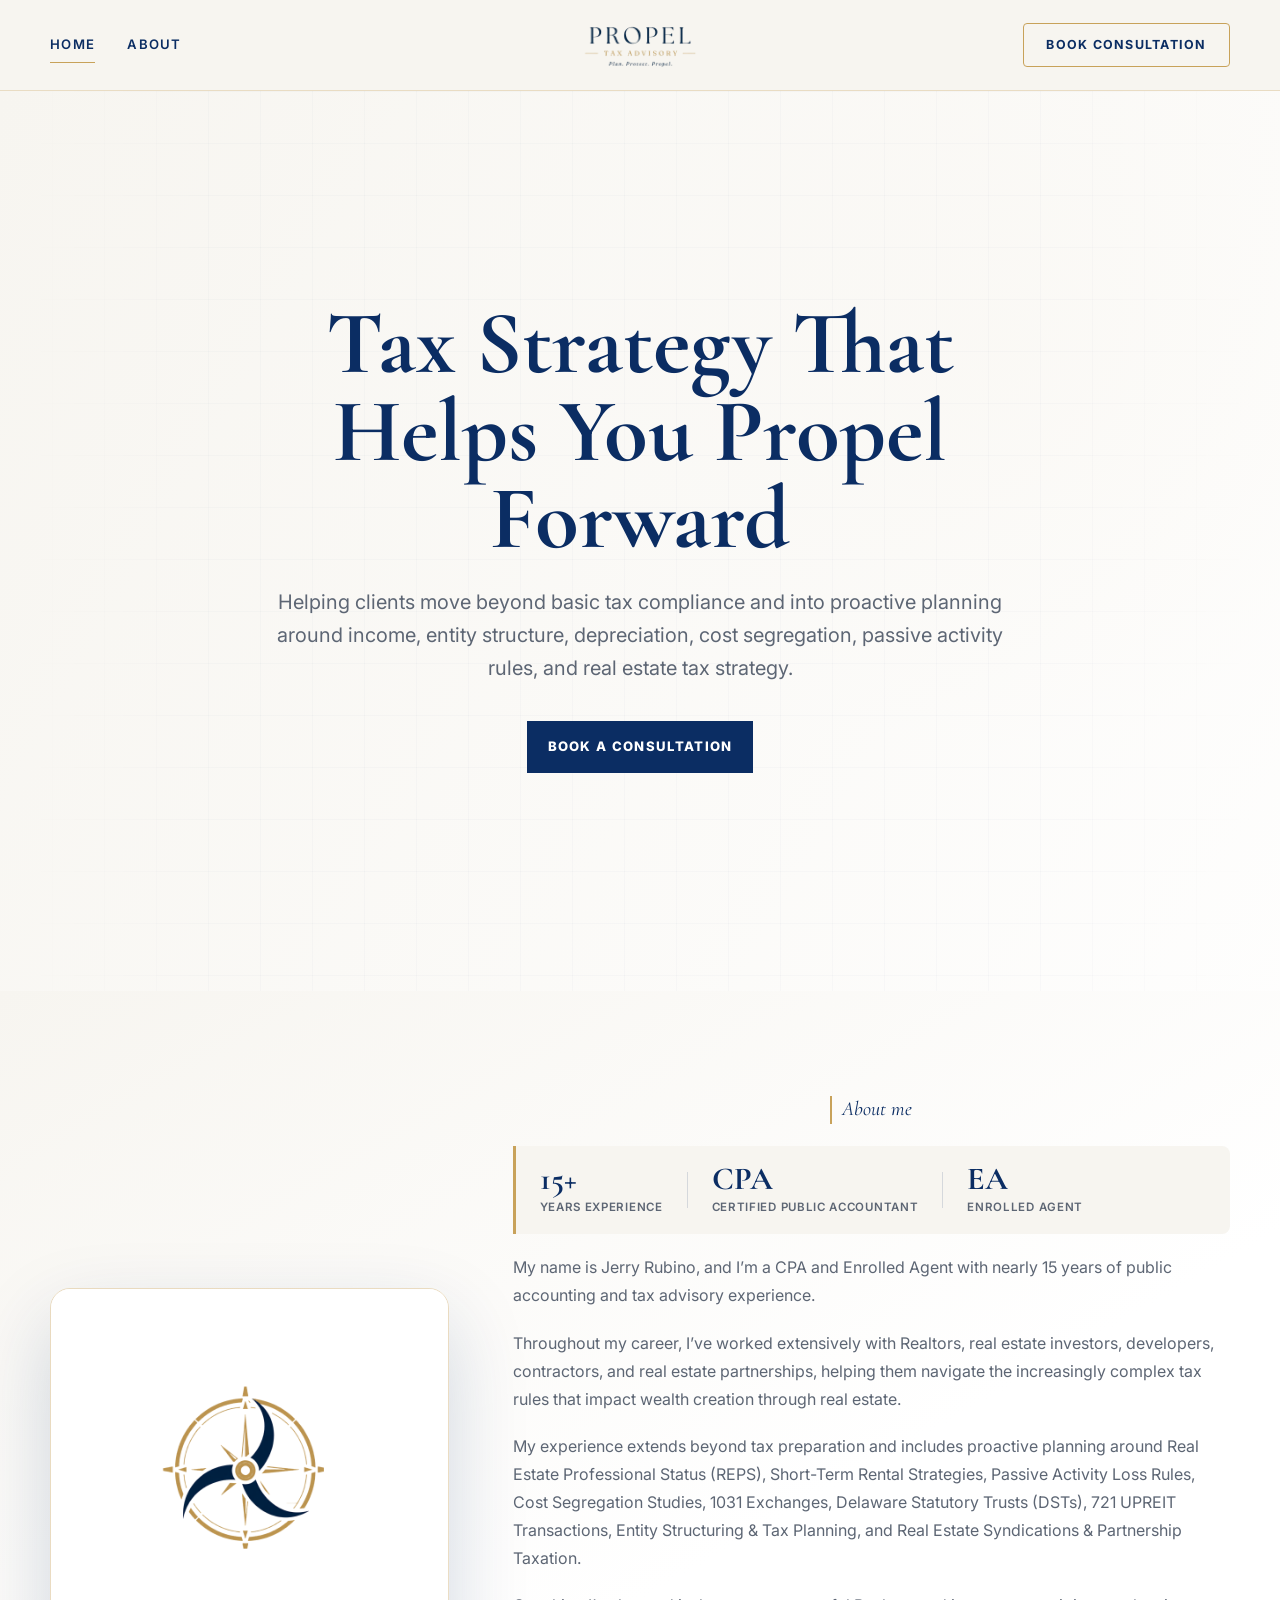
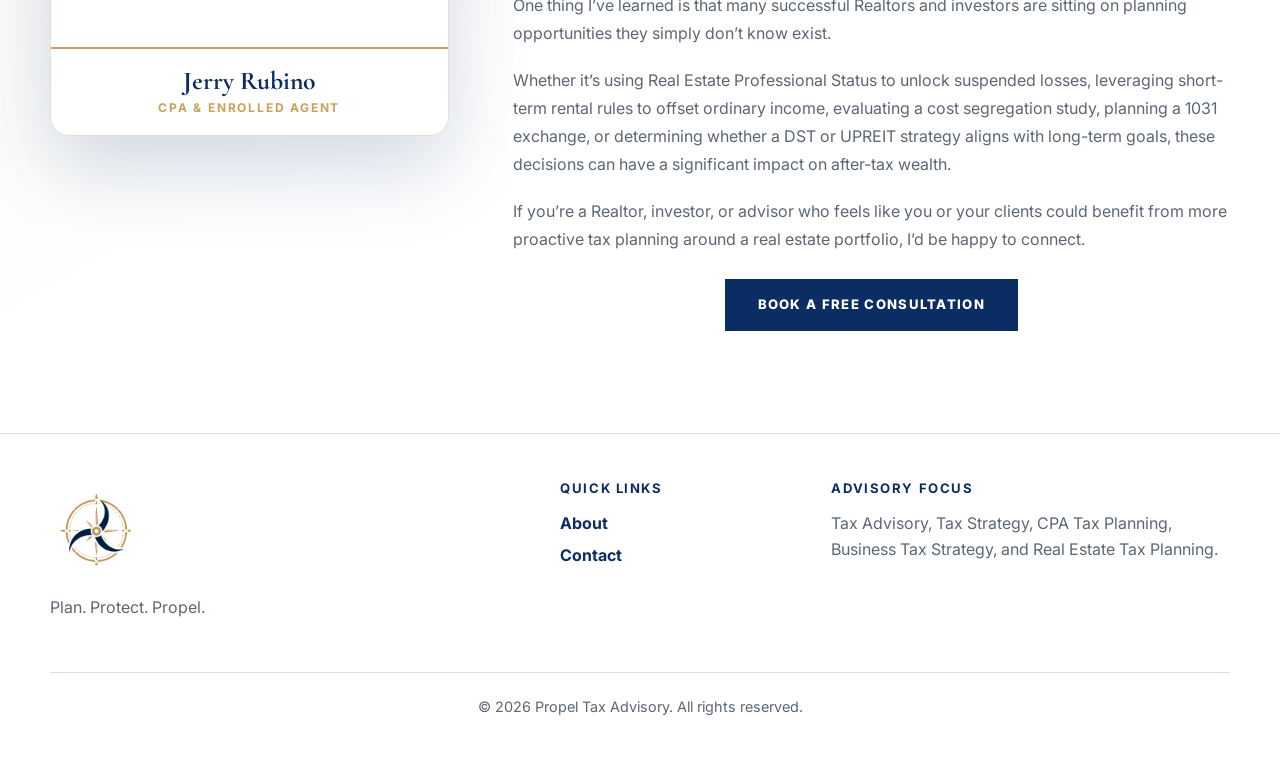
==== commit f08cc5df: "Your message" ====
--- a/index.html
+++ b/index.html
@@ -47,7 +47,6 @@
             <p class="hero-lede">Helping clients move beyond basic tax compliance and into proactive planning around income, entity structure, depreciation, cost segregation, passive activity rules, and real estate tax strategy.</p>
             <div class="button-row">
               <a class="button button-primary" href="https://calendly.com/jerry-propel-cpa/jerry-rubino-propel-tax-advisory" target="_blank" rel="noopener">Book A Consultation</a>
-              <a class="button button-secondary" href="https://calendly.com/jerry-propel-cpa/jerry-rubino-propel-tax-advisory" target="_blank" rel="noopener">Explore Services</a>
             </div>
           </div>
         </div>
@@ -56,15 +55,49 @@
       <section class="section about-story-section">
         <div class="container about-story-grid">
           <div class="about-pfp-wrap reveal">
-            <img class="about-pfp" src="assets/img/jerrypfp.png" alt="Jerry Rubino">
+            <div class="about-logo-card">
+              <div class="about-logo-inner">
+                <img class="about-pfp" src="assets/img/individualogo.png" alt="Propel Tax Advisory">
+              </div>
+              <div class="about-nameplate">
+                <p class="about-nameplate-name">Jerry Rubino</p>
+                <p class="about-nameplate-title">CPA &amp; Enrolled Agent</p>
+              </div>
+            </div>
           </div>
           <div class="about-story-content reveal">
             <div class="about-label-row">
               <span class="about-vert-line" aria-hidden="true"></span>
               <p class="script-label">About me</p>
             </div>
-            <p class="about-story-text">I am a CPA focused on helping high-income earners, business owners, and real estate investors think more proactively about tax planning. A significant part of my work has involved helping clients move beyond basic tax compliance and into proactive planning around income events, entity structure, cost segregations, passive activity rules, and real estate and alternative investment tax strategy.</p>
-            <a class="button button-primary about-story-button" href="https://calendly.com/jerry-propel-cpa/jerry-rubino-propel-tax-advisory" target="_blank" rel="noopener">View All Services</a>
+            <div class="about-credentials">
+              <div class="about-cred">
+                <span class="about-cred-num">15+</span>
+                <span class="about-cred-label">Years Experience</span>
+              </div>
+              <div class="about-cred-divider" aria-hidden="true"></div>
+              <div class="about-cred">
+                <span class="about-cred-num">CPA</span>
+                <span class="about-cred-label">Certified Public Accountant</span>
+              </div>
+              <div class="about-cred-divider" aria-hidden="true"></div>
+              <div class="about-cred">
+                <span class="about-cred-num">EA</span>
+                <span class="about-cred-label">Enrolled Agent</span>
+              </div>
+            </div>
+            <p class="about-story-text">My name is Jerry Rubino, and I’m a CPA and Enrolled Agent with nearly 15 years of public accounting and tax advisory experience.</p>
+
+            <p class="about-story-text">Throughout my career, I’ve worked extensively with Realtors, real estate investors, developers, contractors, and real estate partnerships, helping them navigate the increasingly complex tax rules that impact wealth creation through real estate.</p>
+
+            <p class="about-story-text">My experience extends beyond tax preparation and includes proactive planning around Real Estate Professional Status (REPS), Short-Term Rental Strategies, Passive Activity Loss Rules, Cost Segregation Studies, 1031 Exchanges, Delaware Statutory Trusts (DSTs), 721 UPREIT Transactions, Entity Structuring &amp; Tax Planning, and Real Estate Syndications &amp; Partnership Taxation.</p>
+
+            <p class="about-story-text">One thing I’ve learned is that many successful Realtors and investors are sitting on planning opportunities they simply don’t know exist.</p>
+
+            <p class="about-story-text">Whether it’s using Real Estate Professional Status to unlock suspended losses, leveraging short-term rental rules to offset ordinary income, evaluating a cost segregation study, planning a 1031 exchange, or determining whether a DST or UPREIT strategy aligns with long-term goals, these decisions can have a significant impact on after-tax wealth.</p>
+
+            <p class="about-story-text">If you’re a Realtor, investor, or advisor who feels like you or your clients could benefit from more proactive tax planning around a real estate portfolio, I’d be happy to connect.</p>
+            <a class="button button-primary about-story-button" href="https://calendly.com/jerry-propel-cpa/jerry-rubino-propel-tax-advisory" target="_blank" rel="noopener">Book a Free Consultation</a>
           </div>
         </div>
       </section>
--- a/assets/css/styles.css
+++ b/assets/css/styles.css
@@ -151,16 +151,16 @@
 .brand-logo-wrap {
   display: flex;
   align-items: center;
-  height: 90px;
+  height: 72px;
   overflow: hidden;
 }
 
 .brand-logo {
-  height: 170px;
+  height: 120px;
   width: auto;
   object-fit: contain;
   flex-shrink: 0;
-  margin-top: -8px;
+  margin-top: 0;
 }
 
 /* nav-menu is invisible to the grid — its children participate directly */
@@ -507,12 +507,12 @@
 }
 
 .about-story-section {
-  background: var(--white);
+  background: linear-gradient(150deg, var(--cream) 0%, var(--white) 55%);
 }
 
 .about-story-grid {
   display: grid;
-  grid-template-columns: 1fr 1.4fr;
+  grid-template-columns: 1fr 1.8fr;
   gap: clamp(2.5rem, 5vw, 5rem);
   align-items: center;
 }
@@ -521,25 +521,104 @@
   position: relative;
 }
 
+/* Logo card */
+.about-logo-card {
+  border-radius: 20px;
+  overflow: hidden;
+  border: 1px solid rgba(200, 162, 90, 0.35);
+  box-shadow: 0 32px 80px rgba(11, 45, 99, 0.18);
+}
+
+.about-logo-inner {
+  background: var(--white);
+  display: flex;
+  align-items: center;
+  justify-content: center;
+  padding: clamp(2.5rem, 5vw, 4rem);
+  min-height: clamp(260px, 28vw, 360px);
+}
+
 .about-pfp {
-  width: 100%;
-  height: clamp(320px, 40vw, 460px);
-  object-fit: cover;
-  object-position: 50% 18%;
-  border-radius: 18px;
-  border: 1px solid rgba(200, 162, 90, 0.28);
-  box-shadow: 0 20px 56px rgba(11, 45, 99, 0.13);
+  width: min(100%, 220px);
+  height: auto;
+  object-fit: contain;
+}
+
+.about-nameplate {
+  background: var(--white);
+  border-top: 2px solid var(--gold);
+  padding: 1.1rem 1.75rem;
+  text-align: center;
+}
+
+.about-nameplate-name {
+  margin: 0 0 0.18rem;
+  color: var(--navy);
+  font-family: var(--font-heading);
+  font-size: clamp(1.3rem, 2vw, 1.65rem);
+  font-weight: 700;
+  line-height: 1.1;
+}
+
+.about-nameplate-title {
+  margin: 0;
+  color: var(--gold);
+  font-size: 0.75rem;
+  font-weight: 700;
+  letter-spacing: 0.15em;
+  text-transform: uppercase;
+}
+
+/* Credentials bar */
+.about-credentials {
+  display: flex;
+  align-items: center;
+  gap: 1.5rem;
+  padding: 1.1rem 1.5rem;
+  background: var(--cream);
+  border-left: 3px solid var(--gold);
+  border-radius: 0 8px 8px 0;
+}
+
+.about-cred {
+  display: flex;
+  flex-direction: column;
+  gap: 0.15rem;
+}
+
+.about-cred-num {
+  color: var(--navy);
+  font-family: var(--font-heading);
+  font-size: clamp(1.5rem, 2.5vw, 2rem);
+  font-weight: 700;
+  line-height: 1;
+}
+
+.about-cred-label {
+  color: var(--muted);
+  font-size: 0.72rem;
+  font-weight: 600;
+  letter-spacing: 0.06em;
+  text-transform: uppercase;
+}
+
+.about-cred-divider {
+  width: 1px;
+  height: 36px;
+  background: var(--line);
+  flex-shrink: 0;
 }
 
 .about-story-content {
   display: flex;
   flex-direction: column;
-  gap: 1.4rem;
+  gap: 1.2rem;
 }
 
 .about-label-row {
   display: flex;
   align-items: center;
+  justify-content: center;
   gap: 0.6rem;
 }
 
@@ -567,11 +646,11 @@
 }
 
 .about-story-button {
+  display: inline-flex;
   width: fit-content;
-  min-height: auto;
-  padding: 0.5rem 0.75rem;
-  margin: 0 auto;
-  display: block;
+  padding: 0.85rem 2rem;
+  margin-top: 0.4rem;
+  align-self: center;
 }
 
 .section-heading {
@@ -1492,15 +1571,23 @@
   .about-pfp-wrap {
     display: block;
     width: 100%;
-    margin-bottom: 2rem;
+    max-width: 400px;
+    margin: 0 auto 2rem;
   }
 
   .about-pfp {
-    display: block;
-    width: 100%;
-    max-width: 100%;
-    height: 280px;
-    margin: 0;
+    width: min(100%, 200px);
+    height: auto;
+  }
+
+  .about-logo-inner {
+    min-height: 220px;
+    padding: 2rem;
+  }
+
+  .about-credentials {
+    flex-wrap: wrap;
+    gap: 1rem;
   }
 
   /* Cards */
